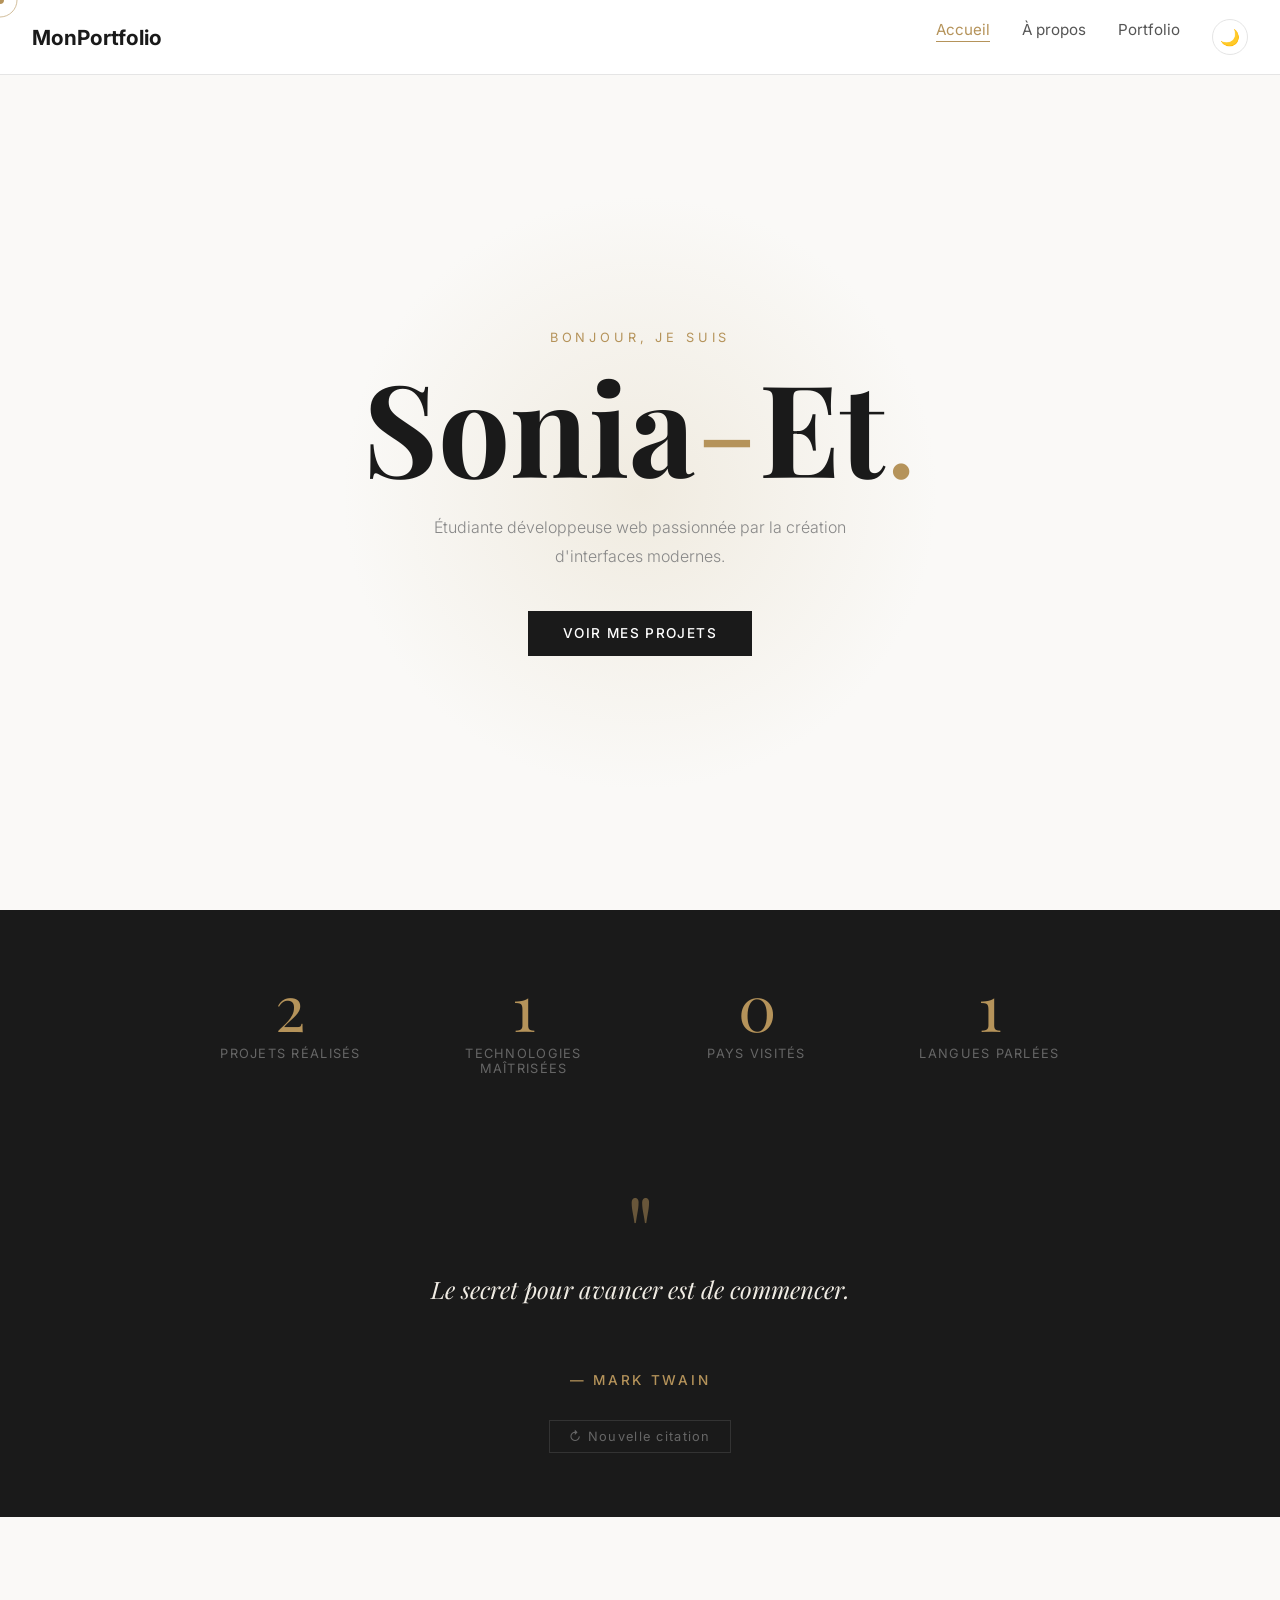
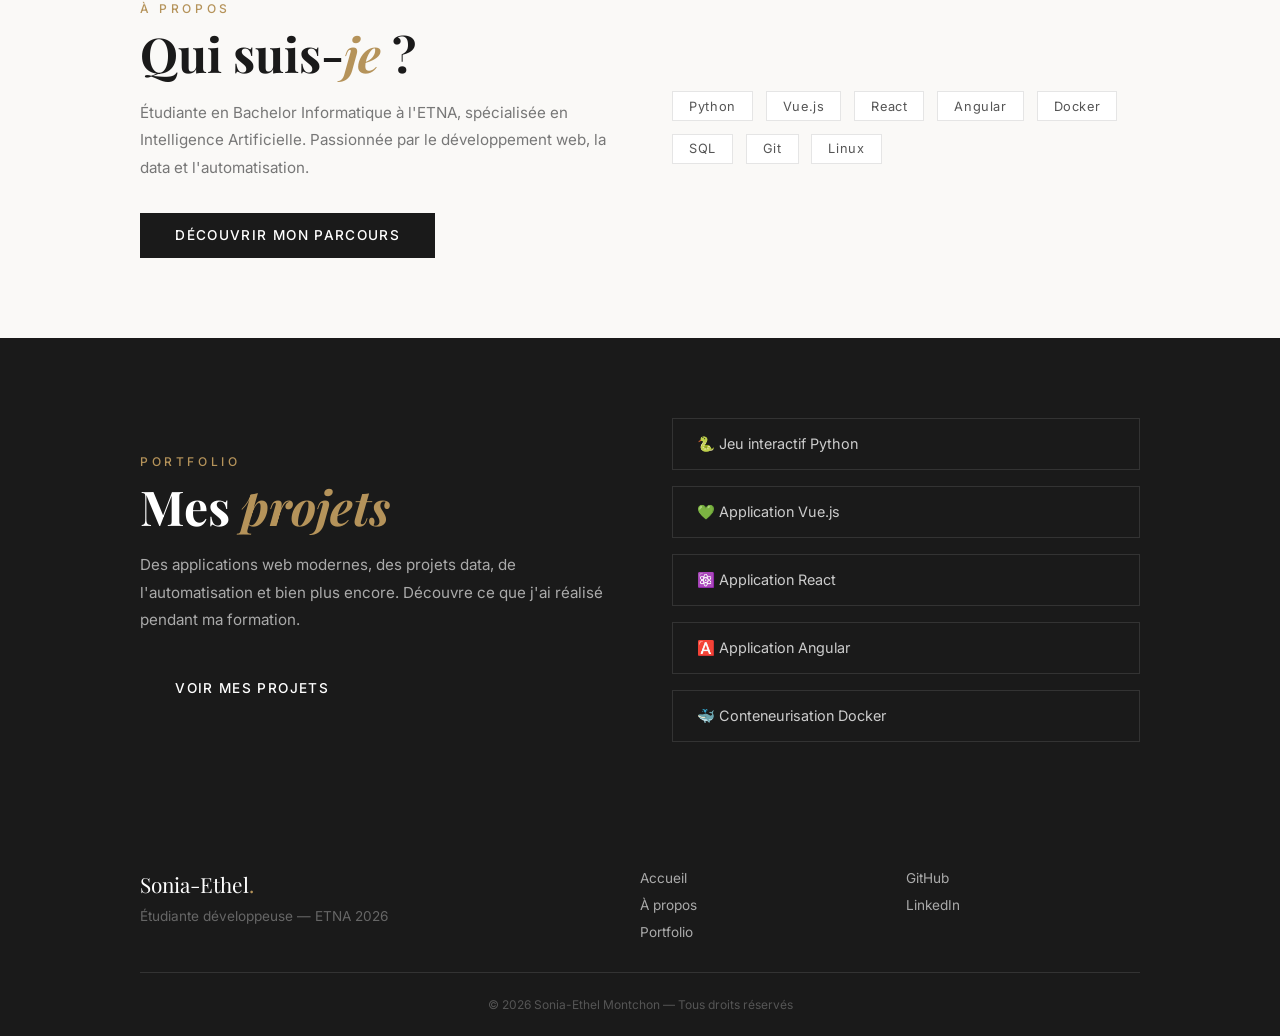
==== index.html @ e3c12d3a "modif lien linkedin" ====
<!DOCTYPE html>
<html lang="fr">
<head>
  <meta charset="UTF-8">
  <meta name="viewport" content="width=device-width, initial-scale=1.0">
  <title>Mon Portfolio</title>
  <link rel="stylesheet" href="css/style.css">
  <link rel="preconnect" href="https://fonts.googleapis.com">
  <link href="https://fonts.googleapis.com/css2?family=Playfair+Display:ital,wght@0,700;1,400&family=Inter:wght@300;400;500&display=swap" rel="stylesheet">
</head>
<body>
  <!-- CURSEUR PERSONNALISÉ -->
<div class="cursor-dot" id="cursorDot"></div>
<div class="cursor-outline" id="cursorOutline"></div>
    <header>
  <nav>
    <div class="nav-logo">
      <a href="index.html">MonPortfolio</a>
    </div>
    <ul class="nav-links">
      <li><a href="index.html" class="active">Accueil</a></li>
      <li><a href="about.html">À propos</a></li>
      <li><a href="portfolio.html">Portfolio</a></li>
      <button id="theme-toggle" class="theme-btn">🌙</button>
    </ul>
    <button class="burger-btn" id="burgerBtn">
      <span></span>
      <span></span>
      <span></span>
    </button>
  </nav>
</header>
<!-- MENU MOBILE -->
<div class="mobile-menu" id="mobileMenu">
  <a href="index.html" class="active">Accueil</a>
  <a href="about.html">À propos</a>
  <a href="portfolio.html">Portfolio</a>
</div>
<main>
  <section class="hero">
    <div class="hero-content">
      <p class="hero-subtitle">Bonjour, je suis</p>
        <h1 class="hero-title"><span id="morphText">Sonia-Ethel</span><em>.</em></h1>
      <p class="hero-description">
        Étudiante développeuse web passionnée par la création d'interfaces modernes.
      </p>
      <a href="portfolio.html" class="btn">Voir mes projets</a>
    </div>
  </section>
<!-- COMPTEURS -->
<section class="counters">
  <div class="counters-grid">
    <div class="counter-item">
      <span class="counter-number" data-target="9">0</span>
      <span class="counter-label">Projets réalisés</span>
    </div>
    <div class="counter-item">
      <span class="counter-number" data-target="5">0</span>
      <span class="counter-label">Technologies maîtrisées</span>
    </div>
    <div class="counter-item">
      <span class="counter-number" data-target="3">0</span>
      <span class="counter-label">Pays visités</span>
    </div>
    <div class="counter-item">
      <span class="counter-number" data-target="4">0</span>
      <span class="counter-label">Langues parlées</span>
    </div>
  </div>
</section>

  <!-- CITATION -->
<section class="quote-section reveal">
  <div class="quote-container">
    <div class="quote-mark">"</div>
    <p class="quote-text" id="quoteText">Chargement...</p>
    <p class="quote-author" id="quoteAuthor"></p>
    <button class="quote-refresh" id="quoteRefresh">↻ Nouvelle citation</button>
  </div>
</section>

  <!-- APERÇU À PROPOS -->
<section class="preview-section reveal">
  <div class="preview-card reveal">
    <div class="preview-text">
      <span class="section-label">À propos</span>
      <h2 class="preview-title">Qui suis-<em>je</em> ?</h2>
      <p class="preview-desc">
        Étudiante en Bachelor Informatique à l'ETNA, spécialisée en Intelligence Artificielle. 
        Passionnée par le développement web, la data et l'automatisation.
      </p>
      <a href="about.html" class="btn">Découvrir mon parcours</a>
    </div>
    <div class="preview-badges">
      <span class="badge">Python</span>
      <span class="badge">Vue.js</span>
      <span class="badge">React</span>
      <span class="badge">Angular</span>
      <span class="badge">Docker</span>
      <span class="badge">SQL</span>
      <span class="badge">Git</span>
      <span class="badge">Linux</span>
    </div>
  </div>
</section>

<!-- APERÇU PORTFOLIO -->
<section class="preview-section preview-section--dark">
  <div class="preview-card">
    <div class="preview-text">
      <span class="section-label">Portfolio</span>
      <h2 class="preview-title">Mes <em>projets</em></h2>
      <p class="preview-desc">
        Des applications web modernes, des projets data, de l'automatisation et bien plus encore. 
        Découvre ce que j'ai réalisé pendant ma formation.
      </p>
      <a href="portfolio.html" class="btn">Voir mes projets</a>
    </div>
    <div class="preview-projects">
      <div class="preview-project-item">🐍 Jeu interactif Python</div>
      <div class="preview-project-item">💚 Application Vue.js</div>
      <div class="preview-project-item">⚛️ Application React</div>
      <div class="preview-project-item">🅰️ Application Angular</div>
      <div class="preview-project-item">🐳 Conteneurisation Docker</div>
    </div>
  </div>
</section>
</main>
<footer class="footer">
  <div class="footer-content">
    <div class="footer-left">
      <span class="footer-logo">Sonia-Ethel<span class="footer-dot">.</span></span>
      <p class="footer-tagline">Étudiante développeuse — ETNA 2026</p>
    </div>
    <div class="footer-links">
      <a href="index.html">Accueil</a>
      <a href="about.html">À propos</a>
      <a href="portfolio.html">Portfolio</a>
    </div>
    <div class="footer-socials">
      <a href="https://github.com/Sonia-Ethel" target="_blank">GitHub</a>
      <a href="https://www.linkedin.com/in/sonia-ethelmontchon" target="_blank">LinkedIn</a>
    </div>
  </div>
  <div class="footer-bottom">
    <p>© 2026 Sonia-Ethel Montchon — Tous droits réservés</p>
  </div>
</footer>
  <script src="js/main.js"></script>
</body>
</html>
---- css/style.css ----
html, body {
  overflow-x: hidden;
  max-width: 100%;
}

/* === RESET & BASE === */
* {
  margin: 0;
  padding: 0;
  box-sizing: border-box;
}

body {
  font-family: 'Segoe UI', sans-serif;
  color: #1a1a1a;
  background-color: #ffffff;
  font-family: 'Inter', sans-serif;
  overflow-x: hidden;

}

a {
  text-decoration: none;
  color: inherit;
}

/* === NAVBAR === */
nav {
  display: flex;
  justify-content: space-between;
  align-items: center;
  padding: 1.2rem 2rem;
  background-color: #ffffff;
  border-bottom: 1px solid #e5e5e5;
  position: sticky;
  top: 0;
  z-index: 100;
}

.nav-logo a {
  font-size: 1.3rem;
  font-weight: 700;
  color: #1a1a1a;
}

.nav-links {
  list-style: none;
  display: flex;
  gap: 2rem;
}

.nav-links a {
  font-size: 0.95rem;
  color: #555;
  transition: color 0.2s;
}

.nav-links a:hover {
  color: #1a1a1a;
}

.nav-links a.active {
  color: #b5935a;
  border-bottom: 1px solid #b5935a;
  padding-bottom: 2px;
}

/* === HERO === */
.hero {
  min-height: calc(100vh - 65px);
  display: flex;
  align-items: center;
  justify-content: center;
  text-align: center;
  padding: 2rem;
  background-color: #faf9f7;
  position: relative;
  overflow: hidden;
}

/* Cercle décoratif en arrière-plan */
.hero::before {
  content: '';
  position: absolute;
  width: 600px;
  height: 600px;
  border-radius: 50%;
  background: radial-gradient(circle, #f0ebe0 0%, transparent 70%);
  top: 50%;
  left: 50%;
  transform: translate(-50%, -50%);
  z-index: 0;
}
body.dark .hero::before {
  display: none;
}

.hero-content {
  position: relative;
  z-index: 1;
}

.hero-subtitle {
  font-size: 0.8rem;
  color: #b5935a;
  letter-spacing: 0.3em;
  text-transform: uppercase;
  margin-bottom: 1rem;
}

.hero-title {
  font-family: 'Playfair Display', serif;
  font-size: clamp(4rem, 12vw, 8rem);
  font-weight: 700;
  line-height: 1;
  margin-bottom: 0.3rem;
  color: #1a1a1a;
}

.hero-title em {
  font-style: italic;
  font-weight: 400;
  color: #b5935a;
}

.hero-description {
  font-size: 1rem;
  color: #888;
  max-width: 420px;
  margin: 1.5rem auto 2.5rem;
  line-height: 1.8;
  font-weight: 300;
}

.btn {
  display: inline-block;
  padding: 0.9rem 2.2rem;
  background-color: #1a1a1a;
  color: #fff;
  font-size: 0.85rem;
  font-weight: 500;
  letter-spacing: 0.1em;
  text-transform: uppercase;
  transition: all 0.3s;
}

.btn:hover {
  background-color: #b5935a;
  letter-spacing: 0.15em;
}

/* === SECTIONS COMMUNES === */
.section-header {
  text-align: center;
  margin-bottom: 3rem;
}

.section-label {
  font-size: 0.75rem;
  letter-spacing: 0.3em;
  text-transform: uppercase;
  color: #b5935a;
  font-weight: 500;
}

.section-title {
  font-family: 'Playfair Display', serif;
  font-size: clamp(2rem, 5vw, 3.5rem);
  margin-top: 0.5rem;
  color: #1a1a1a;
}

/* === PROJECTS === */
.projects {
  padding: 5rem 2rem;
  max-width: 1100px;
  margin: 0 auto;
}
/* === CARDS === */
.card {
  position: relative;
  border: 1px solid #e5e5e5;
  background-color: #fff;
  transition: transform 0.3s, box-shadow 0.3s;
  overflow: hidden;
}

.card:hover {
  transform: translateY(-6px);
  box-shadow: 0 20px 40px rgba(0,0,0,0.1);
}

.card-img {
  position: relative;
  height: 200px;
  overflow: hidden;
}

.card-img img {
  width: 100%;
  height: 100%;
  object-fit: cover;
  transition: transform 0.5s ease;
}

.card:hover .card-img img {
  transform: scale(1.05);
}

/* Overlay au hover */
.card-overlay {
  position: absolute;
  inset: 0;
  background: rgba(0,0,0,0.7);
  display: flex;
  align-items: center;
  justify-content: center;
  opacity: 0;
  transition: opacity 0.3s ease;
}

.card:hover .card-overlay {
  opacity: 1;
}

.btn-card-overlay {
  color: #fff;
  border: 1px solid #fff;
  padding: 0.6rem 1.4rem;
  font-size: 0.8rem;
  letter-spacing: 0.1em;
  transition: all 0.2s;
}

.btn-card-overlay:hover {
  background-color: #b5935a;
  border-color: #b5935a;
}

/* Badge technologie */
.card-badge {
  display: inline-block;
  margin: 1rem 1.5rem 0;
  padding: 0.25rem 0.8rem;
  background-color: color-mix(in srgb, var(--badge-color) 15%, transparent);
  color: var(--badge-color);
  font-size: 0.7rem;
  font-weight: 600;
  letter-spacing: 0.1em;
  text-transform: uppercase;
  border-radius: 2px;
}

.card-body {
  padding: 0.8rem 1.5rem 1.5rem;
}

.card-title {
  font-family: 'Playfair Display', serif;
  font-size: 1.2rem;
  margin-bottom: 0.5rem;
  color: #1a1a1a;
}

.card-desc {
  font-size: 0.88rem;
  color: #777;
  line-height: 1.7;
}

/* Ligne colorée en bas */
.card-line {
  height: 3px;
  width: 0%;
  background-color: var(--line-color);
  transition: width 0.4s ease;
}

.card:hover .card-line {
  width: 100%;
}

/* Dark mode */
body.dark .card {
  border-color: #333;
  background-color: #1a1a1a;
}

body.dark .card-title {
  color: #f0ece4;
}

/* === CONTACT === */
.contact {
  padding: 5rem 2rem;
  max-width: 600px;
  margin: 0 auto;
}

.section-desc {
  color: #888;
  font-size: 1rem;
  margin-top: 0.5rem;
}

.contact-form {
  display: flex;
  flex-direction: column;
  gap: 1.5rem;
  margin-top: 3rem;
}

.form-group {
  display: flex;
  flex-direction: column;
  gap: 0.4rem;
}

.form-group label {
  font-size: 0.85rem;
  font-weight: 500;
  letter-spacing: 0.05em;
  color: #1a1a1a;
}

.form-group input,
.form-group textarea {
  border: 1px solid #e5e5e5;
  padding: 0.8rem 1rem;
  font-family: 'Inter', sans-serif;
  font-size: 0.95rem;
  color: #1a1a1a;
  background-color: #fff;
  outline: none;
  transition: border-color 0.2s;
}

.form-group input:focus,
.form-group textarea:focus {
  border-color: #b5935a;
}

.form-group input.invalid,
.form-group textarea.invalid {
  border-color: #e05c5c;
}

.error-msg {
  font-size: 0.78rem;
  color: #e05c5c;
  display: none;
}

.error-msg.visible {
  display: block;
}

.success-msg {
  display: none;
  text-align: center;
  padding: 1rem;
  background-color: #f0faf0;
  border: 1px solid #b5d8b5;
  color: #3a7a3a;
  font-size: 0.95rem;
}

.success-msg.visible {
  display: block;
}

/* === ABOUT HERO === */
.about-hero {
  display: flex;
  align-items: center;
  gap: 4rem;
  padding: 6rem 2rem;
  max-width: 1000px;
  margin: 0 auto;
}

.about-img img {
  width: 260px;
  height: 260px;
  object-fit: cover;
  border-radius: 50%;
  border: 4px solid #f5f0e8;
  box-shadow: 0 8px 30px rgba(0,0,0,0.1);
  flex-shrink: 0;
}

.about-text {
  display: flex;
  flex-direction: column;
  gap: 0.8rem;
}

.about-title {
  font-family: 'Playfair Display', serif;
  font-size: clamp(2rem, 5vw, 3.5rem);
  line-height: 1.1;
  color: #1a1a1a;
}

.about-title em {
  font-style: italic;
  color: #b5935a;
}

.about-role {
  font-size: 0.9rem;
  color: #b5935a;
  letter-spacing: 0.1em;
  text-transform: uppercase;
  font-weight: 500;
}

.about-bio {
  font-size: 1rem;
  color: #666;
  line-height: 1.8;
  max-width: 520px;
}

/* Responsive */
/* Responsive */
@media (max-width: 768px) {
  .about-hero {
    flex-direction: column;
    text-align: center;
    gap: 2rem;
    padding: 4rem 1.5rem;
  }

  section {
    overflow-x: hidden;
  }

  .timeline::before {
    display: none;
  }

  .about-bio {
    margin: 0 auto;
  }

  .about-text div {
    display: flex;
    gap: 1rem;
    justify-content: center;
    flex-wrap: wrap;
    margin-top: 0.5rem;
  }
}

/* === SKILLS === */
.skills {
  padding: 5rem 2rem;
  background-color: #faf9f7;
}

.skills-grid {
  display: grid;
  grid-template-columns: repeat(auto-fill, minmax(400px, 1fr));
  gap: 3rem;
  max-width: 1000px;
  margin: 0 auto;
}

.skills-group-title {
  font-family: 'Playfair Display', serif;
  font-size: 1.3rem;
  margin-bottom: 1.5rem;
  color: #1a1a1a;
}

.skill-item {
  margin-bottom: 1.2rem;
}

.skill-info {
  display: flex;
  justify-content: space-between;
  font-size: 0.85rem;
  font-weight: 500;
  margin-bottom: 0.4rem;
  color: #1a1a1a;
}

.progress-bar {
  height: 6px;
  background-color: #e5e5e5;
  border-radius: 3px;
  overflow: hidden;
}

.progress-fill {
  height: 100%;
  width: 0%;
  background-color: #b5935a;
  border-radius: 3px;
  transition: width 1s ease;
}

@media (max-width: 768px) {
  .skills-grid {
    grid-template-columns: 1fr;
  }
}
/* === TIMELINE === */
.timeline-section {
  padding: 5rem 2rem;
  max-width: 1000px;
  margin: 0 auto;
}

.timelines-wrapper {
  display: grid;
  grid-template-columns: 1fr 1fr;
  gap: 4rem;
  margin-top: 3rem;
}

.timeline-col-title {
  font-family: 'Playfair Display', serif;
  font-size: 1.2rem;
  color: #1a1a1a;
  margin-bottom: 2rem;
  padding-bottom: 0.8rem;
  border-bottom: 1px solid #e5e5e5;
}

.timeline {
  position: relative;
}

.timeline::before {
  content: '';
  position: absolute;
  left: 0;
  top: 0;
  bottom: 0;
  width: 1px;
  background-color: #e5e5e5;
}

.timeline-item {
  position: relative;
  padding-left: 1.8rem;
  margin-bottom: 2.5rem;
}

.timeline-item::before {
  content: '';
  position: absolute;
  left: -5px;
  top: 5px;
  width: 11px;
  height: 11px;
  border-radius: 50%;
  background-color: #fff;
  border: 2px solid #b5935a;
}

.timeline-date {
  font-size: 0.75rem;
  color: #b5935a;
  font-weight: 500;
  letter-spacing: 0.05em;
  margin-bottom: 0.4rem;
}

.timeline-content h4 {
  font-family: 'Playfair Display', serif;
  font-size: 1rem;
  color: #1a1a1a;
  margin-bottom: 0.3rem;
}

.timeline-content p {
  font-size: 0.85rem;
  color: #888;
  line-height: 1.7;
}

@media (max-width: 768px) {
  .timelines-wrapper {
    grid-template-columns: 1fr;
    gap: 3rem;
  }
}

/* === PREVIEW SECTIONS === */
.preview-section {
  padding: 5rem 2rem;
  background-color: #faf9f7;
}

.preview-section--dark {
  background-color: #1a1a1a;
}

.preview-section--dark .section-label {
  color: #b5935a;
}

.preview-section--dark .preview-title {
  color: #fff;
}

.preview-section--dark .preview-desc {
  color: #aaa;
}

.preview-card {
  max-width: 1000px;
  margin: 0 auto;
  display: grid;
  grid-template-columns: 1fr 1fr;
  gap: 4rem;
  align-items: center;
}

.preview-title {
  font-family: 'Playfair Display', serif;
  font-size: clamp(2rem, 4vw, 3rem);
  margin: 0.5rem 0 1rem;
  color: #1a1a1a;
  line-height: 1.2;
}

.preview-title em {
  font-style: italic;
  color: #b5935a;
}

.preview-desc {
  font-size: 0.95rem;
  color: #777;
  line-height: 1.8;
  margin-bottom: 2rem;
}

/* Badges */
.preview-badges {
  display: flex;
  flex-wrap: wrap;
  gap: 0.8rem;
}

.badge {
  padding: 0.4rem 1rem;
  border: 1px solid #e5e5e5;
  font-size: 0.8rem;
  color: #555;
  background-color: #fff;
  letter-spacing: 0.05em;
}

/* Preview projects list */
.preview-projects {
  display: flex;
  flex-direction: column;
  gap: 1rem;
}

.preview-project-item {
  padding: 1rem 1.5rem;
  border: 1px solid #333;
  color: #ccc;
  font-size: 0.9rem;
  transition: all 0.2s;
  cursor: default;
}

.preview-project-item:hover {
  border-color: #b5935a;
  color: #fff;
}

@media (max-width: 768px) {
  .preview-card {
    grid-template-columns: 1fr;
    gap: 2rem;
  }
}

/* === FOOTER === */
.footer {
  background-color: #1a1a1a;
  color: #aaa;
  padding: 3rem 2rem 1.5rem;
}

.footer-content {
  max-width: 1000px;
  margin: 0 auto;
  display: grid;
  grid-template-columns: 2fr 1fr 1fr;
  gap: 2rem;
  padding-bottom: 2rem;
  border-bottom: 1px solid #333;
}

.footer-logo {
  font-family: 'Playfair Display', serif;
  font-size: 1.3rem;
  color: #fff;
  display: block;
  margin-bottom: 0.5rem;
}

.footer-dot {
  color: #b5935a;
}

.footer-tagline {
  font-size: 0.85rem;
  color: #666;
  line-height: 1.6;
}

.footer-links,
.footer-socials {
  display: flex;
  flex-direction: column;
  gap: 0.7rem;
}

.footer-links a,
.footer-socials a {
  font-size: 0.85rem;
  color: #aaa;
  transition: color 0.2s;
}

.footer-links a:hover,
.footer-socials a:hover {
  color: #b5935a;
}

.footer-bottom {
  max-width: 1000px;
  margin: 1.5rem auto 0;
  text-align: center;
  font-size: 0.75rem;
  color: #555;
}

@media (max-width: 768px) {
  .footer-content {
    grid-template-columns: 1fr;
    gap: 1.5rem;
  }
}

/* === INTERESTS === */
.interests {
  padding: 5rem 2rem;
  background-color: #faf9f7;
}

.interests-grid {
  display: grid;
  grid-template-columns: repeat(auto-fill, minmax(260px, 1fr));
  gap: 1.5rem;
  max-width: 1000px;
  margin: 3rem auto 0;
}

.interest-card {
  padding: 2rem 1.5rem;
  border: 1px solid #e5e5e5;
  background-color: #fff;
  transition: transform 0.3s, box-shadow 0.3s;
}

.interest-card:hover {
  transform: translateY(-4px);
  box-shadow: 0 12px 30px rgba(0,0,0,0.06);
  border-color: #b5935a;
}

.interest-icon {
  font-size: 2rem;
  margin-bottom: 1rem;
}

.interest-card h3 {
  font-family: 'Playfair Display', serif;
  font-size: 1rem;
  color: #1a1a1a;
  margin-bottom: 0.5rem;
}

.interest-card p {
  font-size: 0.85rem;
  color: #888;
  line-height: 1.7;
}

/* === RESPONSIVE === */
@media (max-width: 768px) {

  /* Navbar */
  .nav-links {
    gap: 1rem;
  }

  /* Hero */
  .hero-title {
    font-size: 3.5rem;
  }

  /* Cards portfolio */
  .cards-grid {
    grid-template-columns: 1fr;
  }

  /* Carousel */
  .carousel-slide {
    padding: 2rem 1rem;
  }

  /* Contact form */
  .contact {
    padding: 3rem 1.5rem;
  }

  /* Preview sections */
  .preview-card {
    grid-template-columns: 1fr;
    gap: 2rem;
  }

  /* About hero */
  .about-hero {
    flex-direction: column;
    text-align: center;
    padding: 4rem 1.5rem;
  }

  .about-img img {
    width: 200px;
    height: 200px;
  }

  /* Skills */
  .skills-grid {
    grid-template-columns: 1fr;
  }

  /* Timeline */
  .timelines-wrapper {
    grid-template-columns: 1fr;
  }

  /* Interests */
  .interests-grid {
    grid-template-columns: 1fr;
  }

  /* Footer */
  .footer-content {
    grid-template-columns: 1fr;
  }
}

@media (max-width: 480px) {

  /* Navbar — cacher les liens sur très petit écran */
  .nav-links {
    display: none;
  }

  .hero-title {
    font-size: 2.8rem;
  }

  .section-title {
    font-size: 1.8rem;
  }

  .btn {
    width: 100%;
    text-align: center;
  }
}

/* === THEME TOGGLE === */
.theme-btn {
  background: none;
  border: 1px solid #e5e5e5;
  width: 36px;
  height: 36px;
  border-radius: 50%;
  cursor: pointer;
  font-size: 1rem;
  transition: all 0.2s;
  display: flex;
  align-items: center;
  justify-content: center;
}

.theme-btn:hover {
  border-color: #b5935a;
}

/* === DARK MODE === */
body.dark {
  background-color: #1a1a1a;
  color: #f0ece4;
}

body.dark nav {
  background-color: #1a1a1a;
  border-bottom-color: #333;
}

body.dark .nav-logo a,
body.dark .nav-links a {
  color: #f0ece4;
}

body.dark .nav-links a:hover {
  color: #fff;
}

body.dark .nav-links a.active {
  color: #b5935a;
  border-bottom-color: #b5935a;
}

body.dark .hero {
  background-color: #111;
}

body.dark .hero-title {
  color: #f0ece4;
}

body.dark .preview-section {
  background-color: #111;
}

body.dark .preview-section--dark {
  background-color: #0a0a0a;
}

body.dark .preview-title {
  color: #f0ece4;
}

body.dark .badge {
  background-color: #2a2a2a;
  border-color: #333;
  color: #aaa;
}

body.dark .about-hero {
  background-color: #1a1a1a;
}

body.dark .about-title {
  color: #f0ece4;
}

body.dark .about-bio,
body.dark .about-role {
  color: #aaa;
}

body.dark .skills {
  background-color: #111;
}

body.dark .skills-group-title {
  color: #f0ece4;
}

body.dark .skill-info {
  color: #f0ece4;
}

body.dark .progress-bar {
  background-color: #333;
}

body.dark .timeline-section {
  background-color: #1a1a1a;
}

body.dark .timeline-col-title {
  color: #f0ece4;
  border-bottom-color: #333;
}

body.dark .timeline::before {
  background-color: #333;
}

body.dark .timeline-content h4 {
  color: #f0ece4;
}

body.dark .interests {
  background-color: #111;
}

body.dark .interest-card {
  background-color: #1a1a1a;
  border-color: #333;
}

body.dark .interest-card h3 {
  color: #f0ece4;
}

body.dark .card {
  border-color: #333;
  background-color: #1a1a1a;
}

body.dark .card-img {
  background-color: #2a2a2a;
}

body.dark .card-title {
  color: #f0ece4;
}

body.dark .btn-card {
  border-color: #f0ece4;
  color: #f0ece4;
}

body.dark .btn-card:hover {
  background-color: #f0ece4;
  color: #1a1a1a;
}

body.dark .carousel-section {
  background-color: #111;
}

body.dark .carousel-slide h3 {
  color: #f0ece4;
}

body.dark .carousel-btn {
  border-color: #f0ece4;
  color: #f0ece4;
}

body.dark .form-group label {
  color: #f0ece4;
}

body.dark .form-group input,
body.dark .form-group textarea {
  background-color: #2a2a2a;
  border-color: #333;
  color: #f0ece4;
}

body.dark .section-title {
  color: #f0ece4;
}

body.dark .footer {
  background-color: #0a0a0a;
}

/* === QUOTE === */
.quote-section {
  padding: 4rem 2rem;
  background-color: #1a1a1a;
}

.quote-container {
  max-width: 700px;
  margin: 0 auto;
  text-align: center;
  position: relative;
}

.quote-mark {
  font-family: 'Playfair Display', serif;
  font-size: 6rem;
  color: #b5935a;
  line-height: 0.5;
  margin-bottom: 1rem;
  opacity: 0.5;
}

.quote-text {
  font-family: 'Playfair Display', serif;
  font-size: clamp(1.1rem, 2.5vw, 1.5rem);
  color: #f0ece4;
  line-height: 1.8;
  font-style: italic;
  margin-bottom: 1.5rem;
  min-height: 80px;
  transition: opacity 0.4s ease;
}

.quote-author {
  font-size: 0.85rem;
  color: #b5935a;
  letter-spacing: 0.2em;
  text-transform: uppercase;
  font-weight: 500;
  margin-bottom: 2rem;
}

.quote-refresh {
  background: none;
  border: 1px solid #333;
  color: #666;
  padding: 0.5rem 1.2rem;
  font-size: 0.8rem;
  font-family: 'Inter', sans-serif;
  cursor: pointer;
  letter-spacing: 0.1em;
  transition: all 0.2s;
}

.quote-refresh:hover {
  border-color: #b5935a;
  color: #b5935a;
}

/* === ANIMATIONS AU SCROLL === */
.reveal {
  opacity: 0;
  transform: translateY(30px);
  transition: opacity 0.7s ease, transform 0.7s ease;
}

.reveal.visible {
  opacity: 1;
  transform: translateY(0);
}

.reveal-left {
  opacity: 0;
  transform: translateX(-40px);
  transition: opacity 0.7s ease, transform 0.7s ease;
}

.reveal-left.visible {
  opacity: 1;
  transform: translateX(0);
}

.reveal-right {
  opacity: 0;
  transform: translateX(40px);
  transition: opacity 0.7s ease, transform 0.7s ease;
}

.reveal-right.visible {
  opacity: 1;
  transform: translateX(0);
}

/* Délais pour les éléments en cascade */
.reveal-delay-1 { transition-delay: 0.1s; }
.reveal-delay-2 { transition-delay: 0.2s; }
.reveal-delay-3 { transition-delay: 0.3s; }
.reveal-delay-4 { transition-delay: 0.4s; }

/* === CAROUSEL === */
.carousel-section {
  padding: 5rem 2rem;
  background-color: #faf9f7;
}

.carousel {
  max-width: 700px;
  margin: 0 auto;
  overflow: hidden;
}

.carousel-track {
  display: flex;
  transition: transform 0.4s ease;
}

.carousel-slide {
  min-width: 100%;
  text-align: center;
  padding: 3rem 2rem;
}

.slide-emoji {
  font-size: 4rem;
  margin-bottom: 1.2rem;
}

.carousel-slide h3 {
  font-family: 'Playfair Display', serif;
  font-size: 1.8rem;
  margin-bottom: 0.7rem;
  color: #1a1a1a;
}

.carousel-slide p {
  color: #888;
  font-size: 1rem;
}

.carousel-controls {
  display: flex;
  justify-content: center;
  align-items: center;
  gap: 1.5rem;
  margin-top: 2rem;
}

.carousel-btn {
  background: none;
  border: 1px solid #1a1a1a;
  width: 40px;
  height: 40px;
  font-size: 1rem;
  cursor: pointer;
  transition: all 0.2s;
}

.carousel-btn:hover {
  background-color: #1a1a1a;
  color: #fff;
}

.carousel-dots {
  display: flex;
  gap: 0.5rem;
}

.dot {
  width: 8px;
  height: 8px;
  border-radius: 50%;
  background-color: #ddd;
  cursor: pointer;
  transition: background-color 0.2s;
}

.dot.active {
  background-color: #b5935a;
}

/* Dark mode carrousel */
body.dark .carousel-section {
  background-color: #111;
}

body.dark .carousel-slide h3 {
  color: #f0ece4;
}

body.dark .carousel-btn {
  border-color: #f0ece4;
  color: #f0ece4;
}

/* === MENU BURGER === */
.burger-btn {
  display: none;
  flex-direction: column;
  gap: 5px;
  background: none;
  border: none;
  cursor: pointer;
  padding: 4px;
}

.burger-btn span {
  display: block;
  width: 24px;
  height: 2px;
  background-color: #1a1a1a;
  transition: all 0.3s ease;
}

body.dark .burger-btn span {
  background-color: #f0ece4;
}

/* Croix quand ouvert */
.burger-btn.open span:nth-child(1) {
  transform: translateY(7px) rotate(45deg);
}

.burger-btn.open span:nth-child(2) {
  opacity: 0;
}

.burger-btn.open span:nth-child(3) {
  transform: translateY(-7px) rotate(-45deg);
}

/* Menu mobile */
.mobile-menu {
  display: none;
  flex-direction: column;
  align-items: center;
  gap: 1.5rem;
  padding: 2rem;
  background-color: #fff;
  border-top: 1px solid #e5e5e5;
  position: fixed;
  top: 65px;
  left: 0;
  right: 0;
  z-index: 99;
  box-shadow: 0 8px 20px rgba(0,0,0,0.08);
}

body.dark .mobile-menu {
  background-color: #1a1a1a;
  border-top-color: #333;
}

.mobile-menu.open {
  display: flex;
}

.mobile-menu a {
  font-size: 1.1rem;
  font-weight: 500;
  color: #1a1a1a;
  transition: color 0.2s;
}

body.dark .mobile-menu a {
  color: #f0ece4;
}

.mobile-menu a:hover,
.mobile-menu a.active {
  color: #b5935a;
}

@media (max-width: 480px) {
  .burger-btn {
    display: flex;
  }

  .nav-links {
    display: none;
  }
}

.hero-title em {
  color: #b5935a;
  font-style: normal;
}

/* === COMPTEURS === */
.counters {
  padding: 4rem 2rem;
  background-color: #1a1a1a;
}

.counters-grid {
  display: grid;
  grid-template-columns: repeat(4, 1fr);
  gap: 2rem;
  max-width: 900px;
  margin: 0 auto;
  text-align: center;
}

.counter-item {
  display: flex;
  flex-direction: column;
  gap: 0.5rem;
}

.counter-number {
  font-family: 'Playfair Display', serif;
  font-size: clamp(2.5rem, 5vw, 4rem);
  color: #b5935a;
  line-height: 1;
}

.counter-label {
  font-size: 0.8rem;
  color: #666;
  letter-spacing: 0.1em;
  text-transform: uppercase;
}

@media (max-width: 600px) {
  .counters-grid {
    grid-template-columns: repeat(2, 1fr);
    gap: 2rem;
  }
}

/* === CURSEUR PERSONNALISÉ === */
* {
  cursor: none;
}

.cursor-dot {
  width: 8px;
  height: 8px;
  background-color: #b5935a;
  border-radius: 50%;
  position: fixed;
  top: 0;
  left: 0;
  pointer-events: none;
  z-index: 9999;
  transform: translate(-50%, -50%);
  transition: transform 0.1s ease;
}

.cursor-outline {
  width: 35px;
  height: 35px;
  border: 1.5px solid #b5935a;
  border-radius: 50%;
  position: fixed;
  top: 0;
  left: 0;
  pointer-events: none;
  z-index: 9998;
  transform: translate(-50%, -50%);
  transition: all 0.12s ease;
  opacity: 0.6;
}

/* Effet hover sur les liens et boutons */
a:hover ~ .cursor-outline,
button:hover ~ .cursor-outline {
  transform: translate(-50%, -50%) scale(1.5);
  background-color: rgba(181, 147, 90, 0.1);
}

.cursor-grow {
  transform: translate(-50%, -50%) scale(2) !important;
  background-color: rgba(181, 147, 90, 0.1) !important;
}

/* === PROJECTS CAROUSEL === */
.projects-carousel {
  padding: 5rem 2rem;
  max-width: 700px;
  margin: 0 auto;
}

.projects-carousel .carousel-slide {
  padding: 1rem;
}

.projects-carousel .card {
  max-width: 500px;
  margin: 0 auto;
}
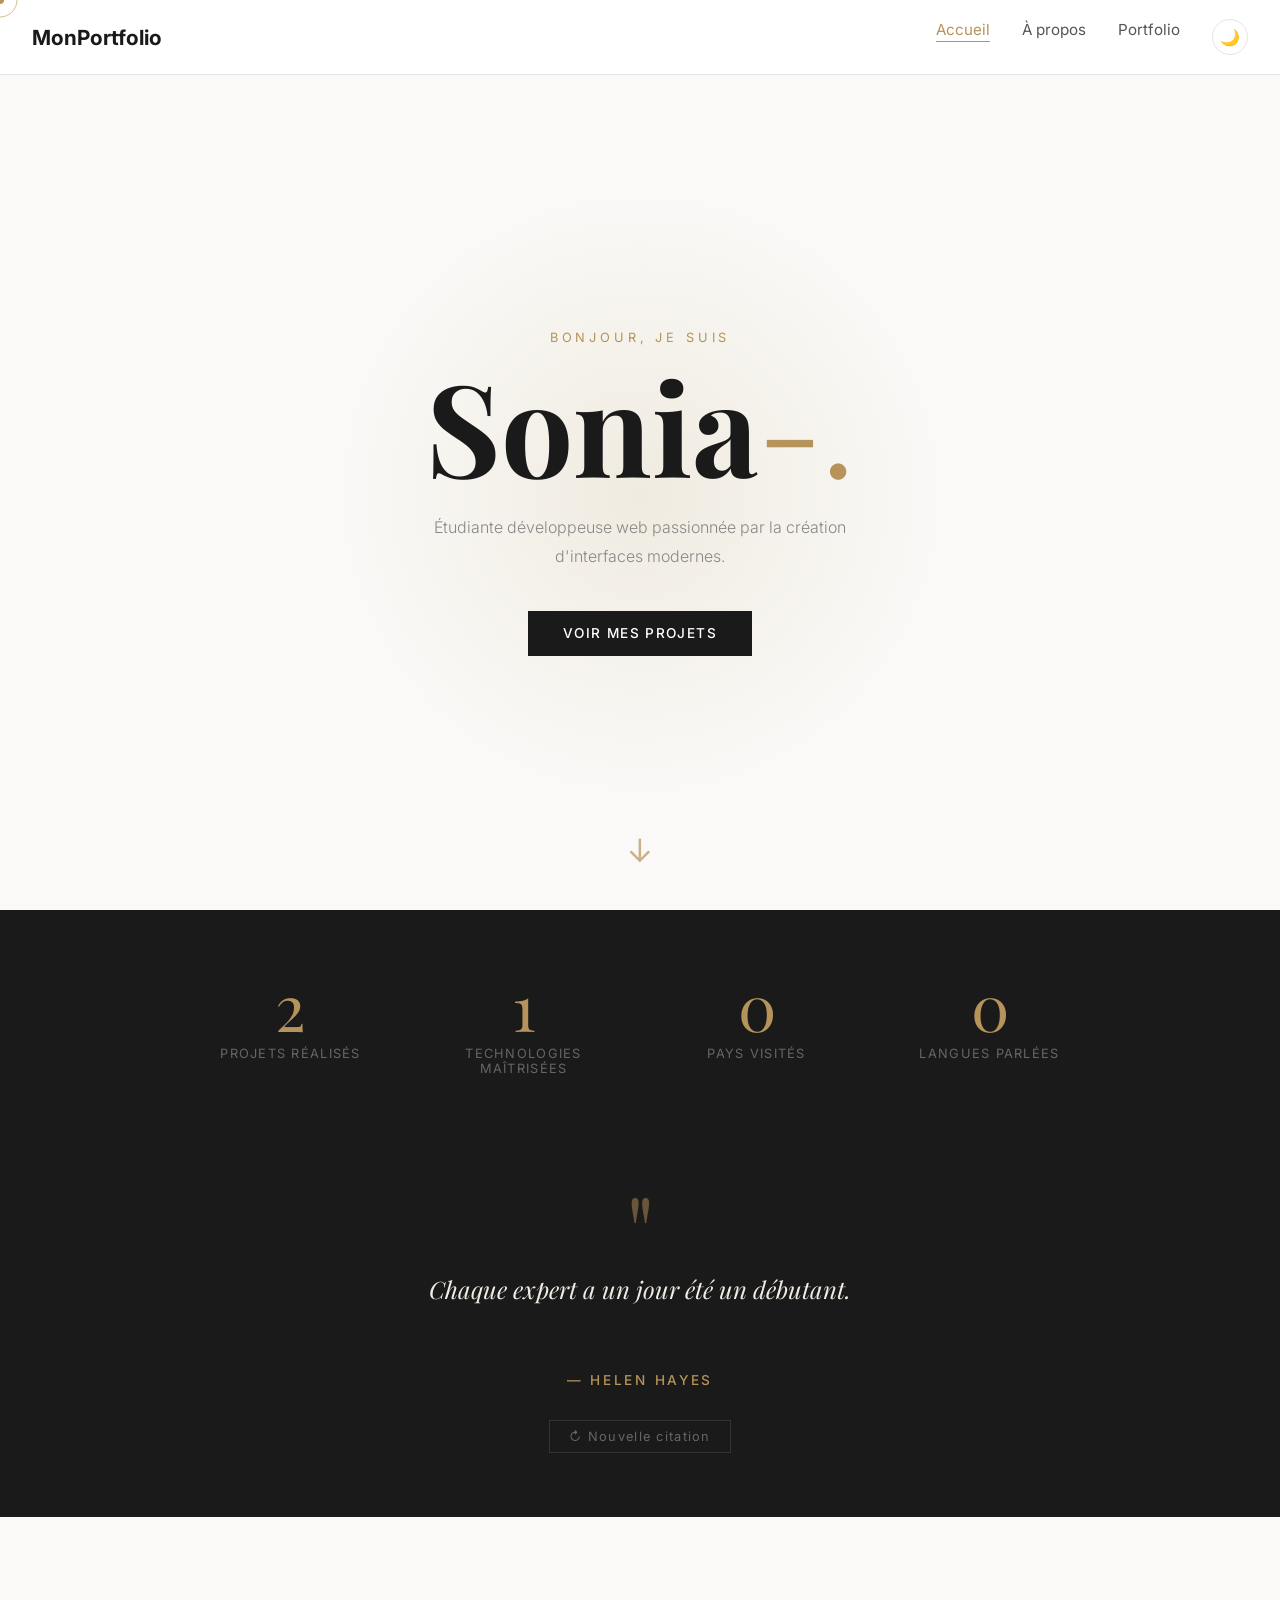
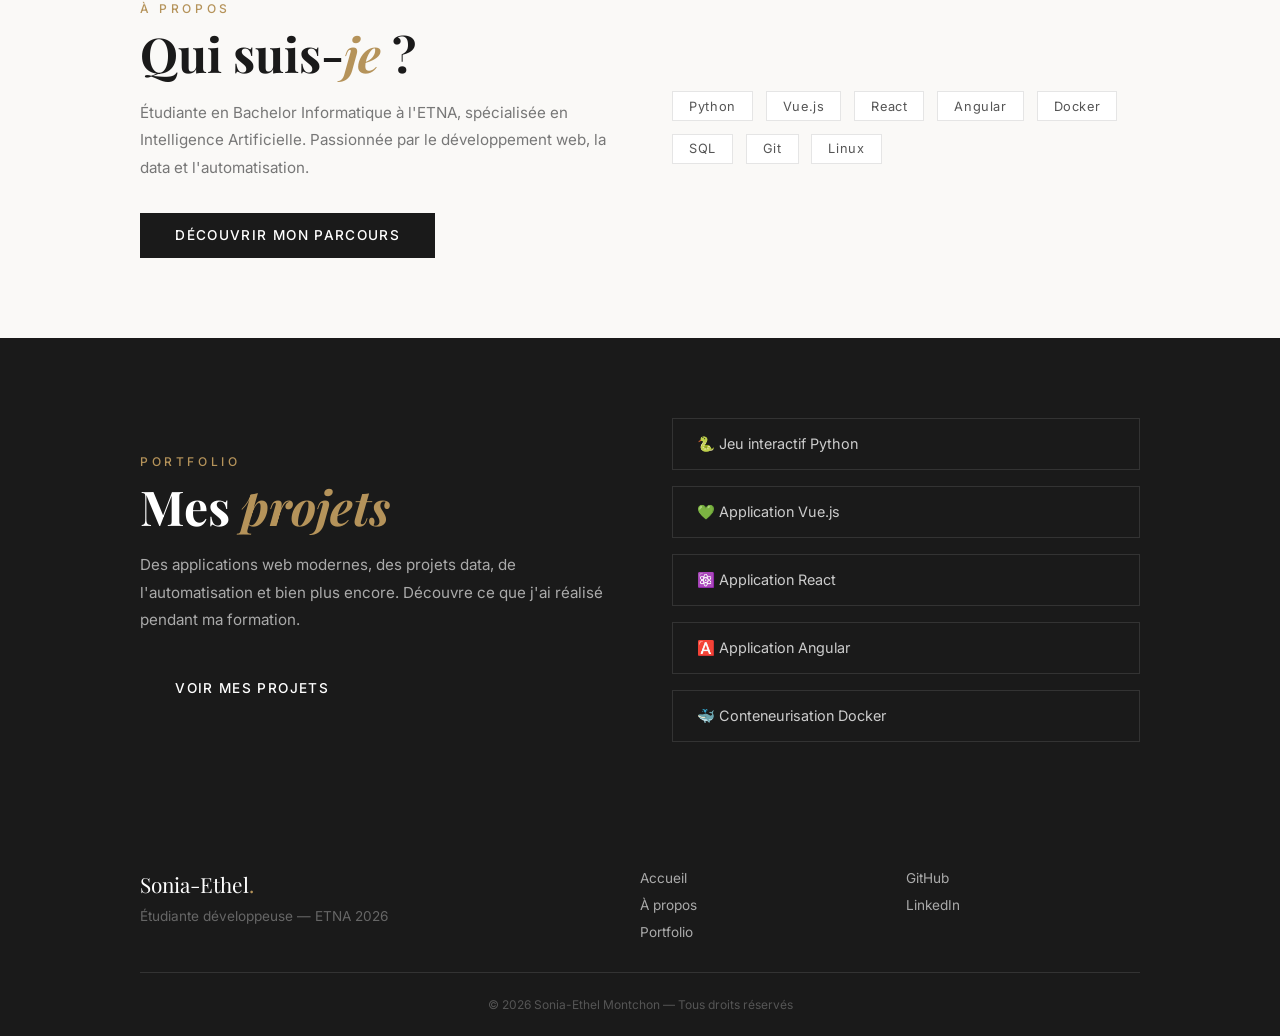
==== commit 98510e6f: "modif fleche page accueil" ====
--- a/index.html
+++ b/index.html
@@ -47,6 +47,9 @@
       <a href="portfolio.html" class="btn">Voir mes projets</a>
     </div>
   </section>
+  <div class="scroll-indicator">
+  <span class="scroll-arrow">↓</span>
+</div>
 <!-- COMPTEURS -->
 <section class="counters">
   <div class="counters-grid">
--- a/css/style.css
+++ b/css/style.css
@@ -67,6 +67,7 @@
 
 /* === HERO === */
 .hero {
+  position: relative;
   min-height: calc(100vh - 65px);
   display: flex;
   align-items: center;
@@ -1460,4 +1461,27 @@
 .projects-carousel .card {
   max-width: 500px;
   margin: 0 auto;
+}
+
+.scroll-indicator {
+  position: absolute;
+  bottom: 30px;
+  left: 50%;
+  transform: translateX(-50%);
+  animation: bounce 2s infinite;
+}
+
+.scroll-arrow {
+  font-size: 2rem;
+  color: #b5935a;
+  opacity: 0.7;
+}
+
+@keyframes bounce {
+  0%, 100% {
+    transform: translateY(0);
+  }
+  50% {
+    transform: translateY(10px);
+  }
 }
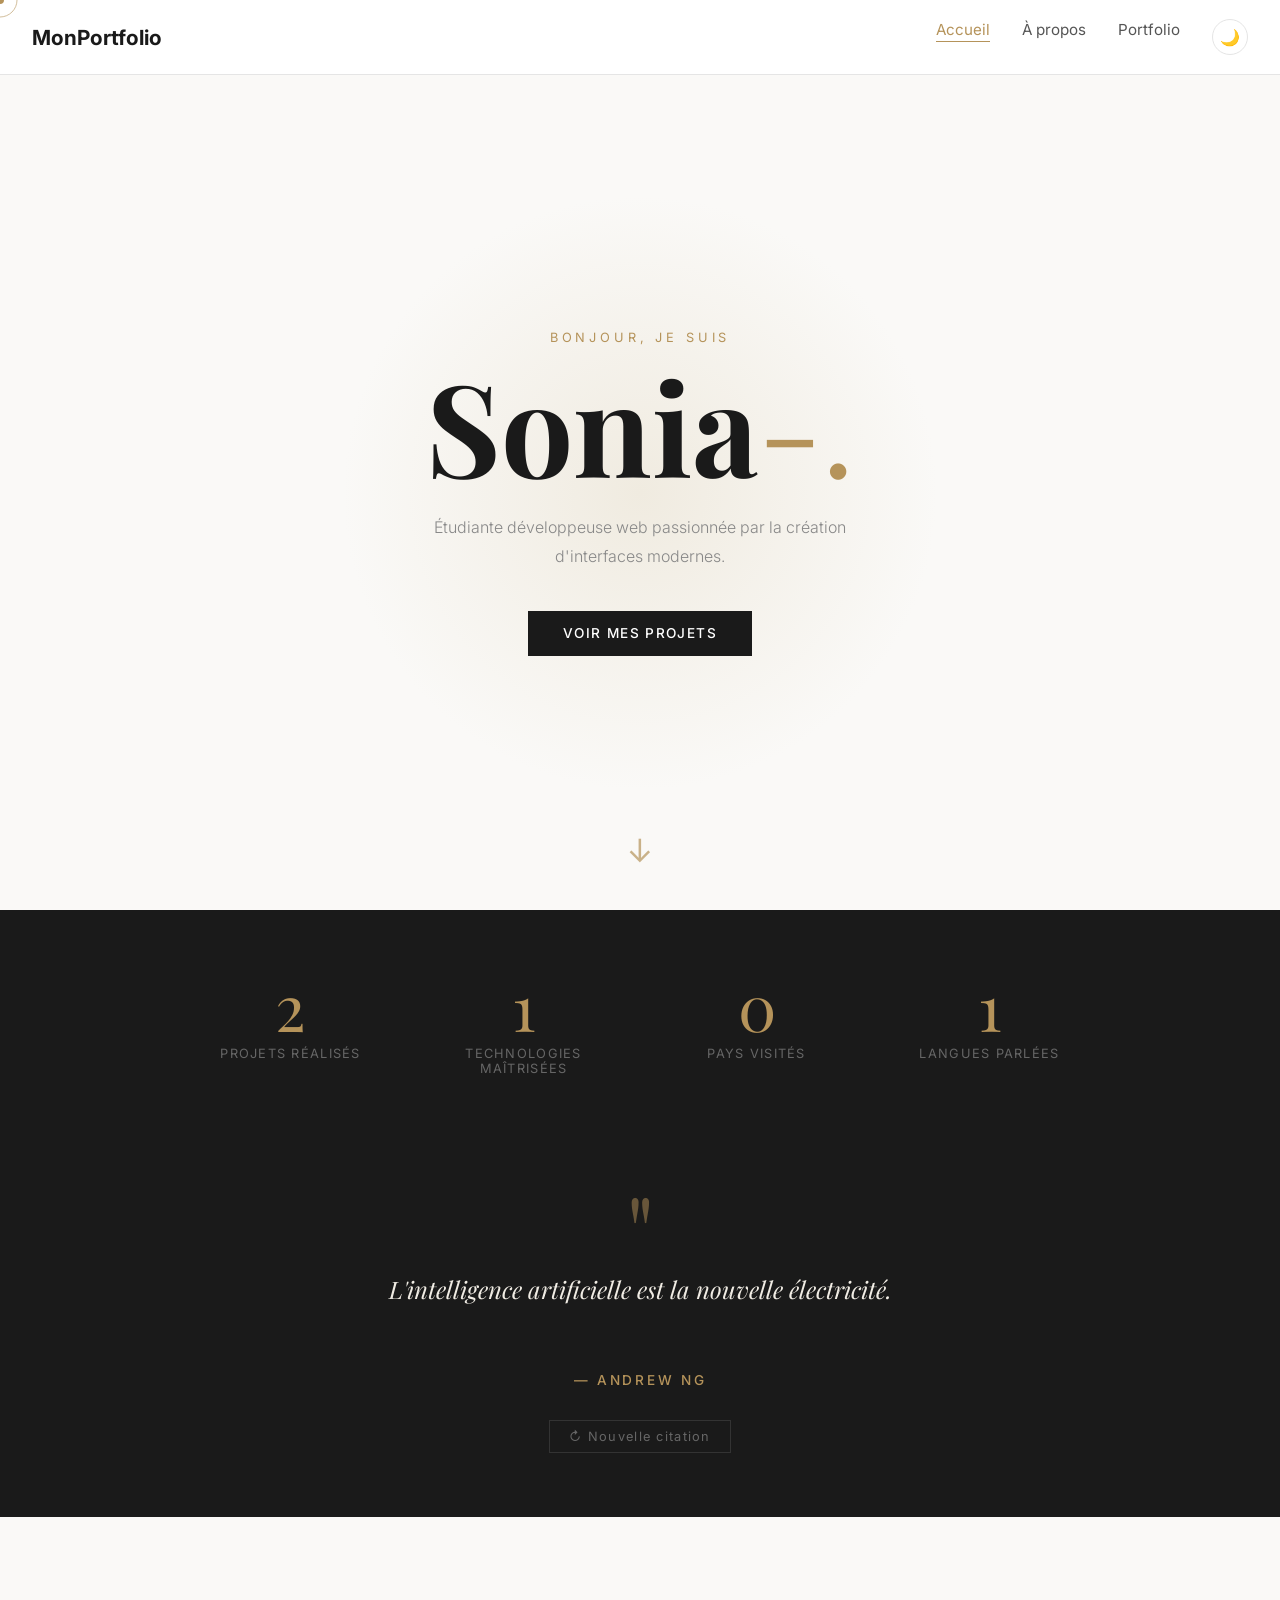
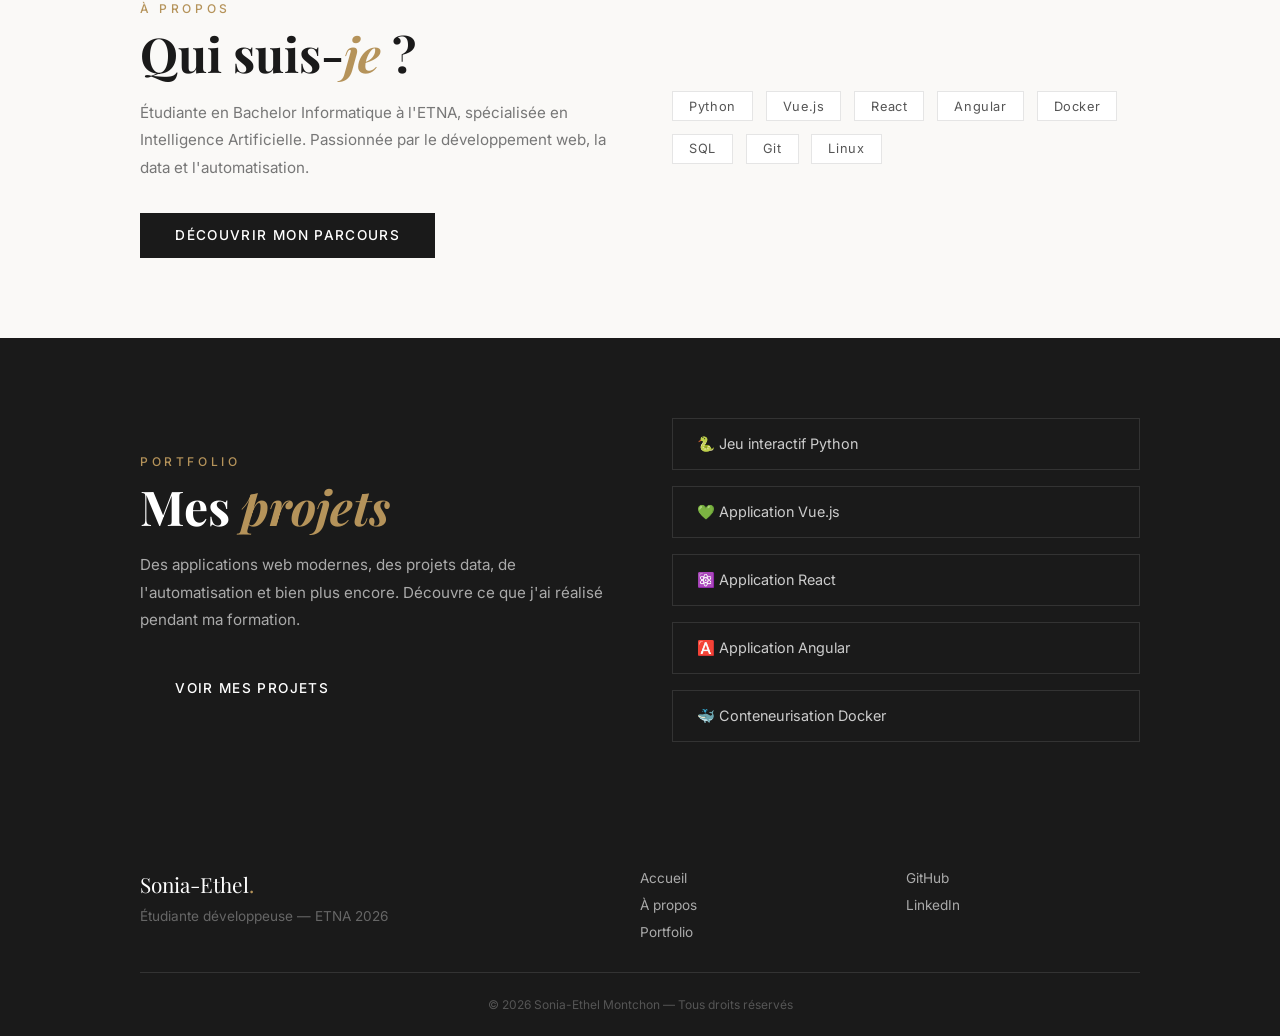
==== commit d29e94c7: "scroll and flavison" ====
--- a/index.html
+++ b/index.html
@@ -4,6 +4,7 @@
   <meta charset="UTF-8">
   <meta name="viewport" content="width=device-width, initial-scale=1.0">
   <title>Mon Portfolio</title>
+  <link rel="icon" type="image/png" href="assets/favicon.png">
   <link rel="stylesheet" href="css/style.css">
   <link rel="preconnect" href="https://fonts.googleapis.com">
   <link href="https://fonts.googleapis.com/css2?family=Playfair+Display:ital,wght@0,700;1,400&family=Inter:wght@300;400;500&display=swap" rel="stylesheet">
@@ -150,5 +151,6 @@
   </div>
 </footer>
   <script src="js/main.js"></script>
+  <button class="scroll-top" id="scrollTop" title="Retour en haut">↑</button>
 </body>
 </html>
--- a/css/style.css
+++ b/css/style.css
@@ -1484,4 +1484,41 @@
   50% {
     transform: translateY(10px);
   }
+}
+
+/* === SCROLL TO TOP === */
+.scroll-top {
+  position: fixed;
+  bottom: 2rem;
+  right: 2rem;
+  width: 45px;
+  height: 45px;
+  background-color: #1a1a1a;
+  color: #fff;
+  border: none;
+  font-size: 1.2rem;
+  cursor: pointer;
+  z-index: 999;
+  opacity: 0;
+  visibility: hidden;
+  transition: all 0.3s ease;
+}
+
+.scroll-top.visible {
+  opacity: 1;
+  visibility: visible;
+}
+
+.scroll-top:hover {
+  background-color: #b5935a;
+}
+
+body.dark .scroll-top {
+  background-color: #f0ece4;
+  color: #1a1a1a;
+}
+
+body.dark .scroll-top:hover {
+  background-color: #b5935a;
+  color: #fff;
 }
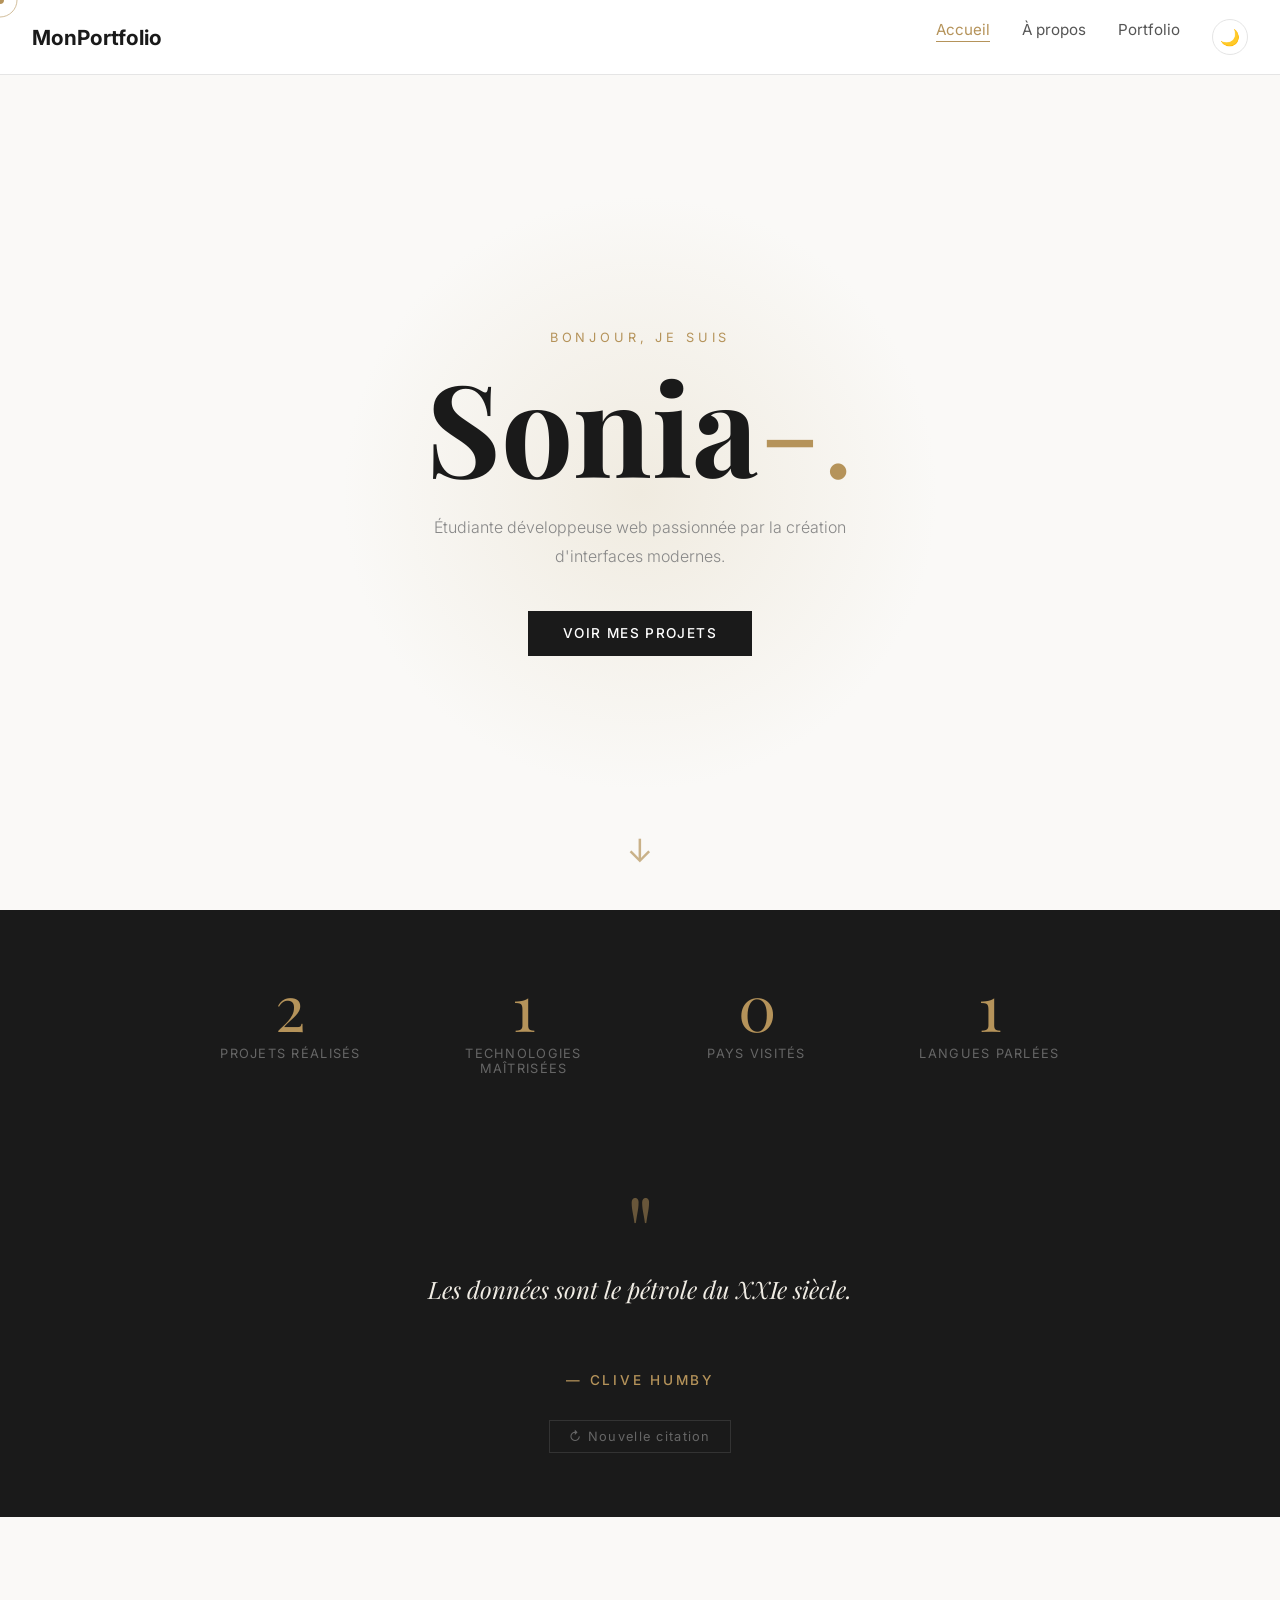
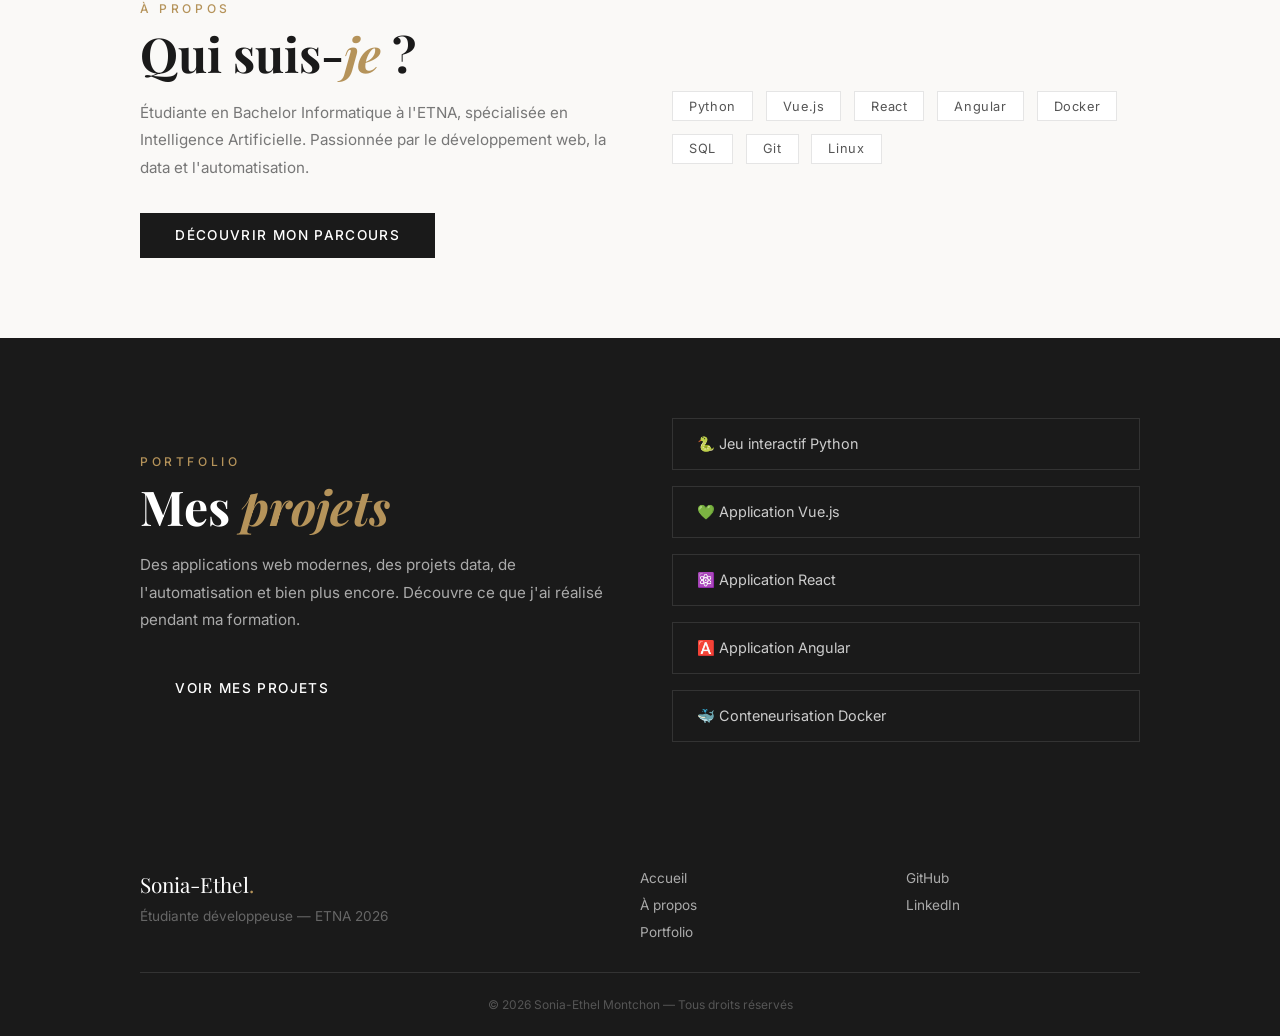
==== commit d08332e3: "amelioration button linkedind github" ====
--- a/index.html
+++ b/index.html
@@ -150,7 +150,8 @@
     <p>© 2026 Sonia-Ethel Montchon — Tous droits réservés</p>
   </div>
 </footer>
+  <button class="scroll-top" id="scrollTop" title="Retour en haut">↑</button>
+
   <script src="js/main.js"></script>
-  <button class="scroll-top" id="scrollTop" title="Retour en haut">↑</button>
 </body>
 </html>
--- a/css/style.css
+++ b/css/style.css
@@ -1521,4 +1521,38 @@
 body.dark .scroll-top:hover {
   background-color: #b5935a;
   color: #fff;
-}+}
+
+/* === ABOUT LINKS === */
+.about-links {
+  display: flex;
+  gap: 1rem;
+  flex-wrap: wrap;
+  margin-top: 0.5rem;
+}
+
+.btn-outline {
+  display: inline-block;
+  padding: 0.9rem 2.2rem;
+  color: #1a1a1a;
+  font-size: 0.85rem;
+  font-weight: 500;
+  letter-spacing: 0.1em;
+  text-transform: uppercase;
+  transition: all 0.3s;
+}
+
+.btn-outline:hover {
+  background-color: #1a1a1a;
+  color: #fff;
+}
+
+body.dark .btn-outline {
+  border-color: #f0ece4;
+  color: #f0ece4;
+}
+
+body.dark .btn-outline:hover {
+  background-color: #f0ece4;
+  color: #1a1a1a;
+}
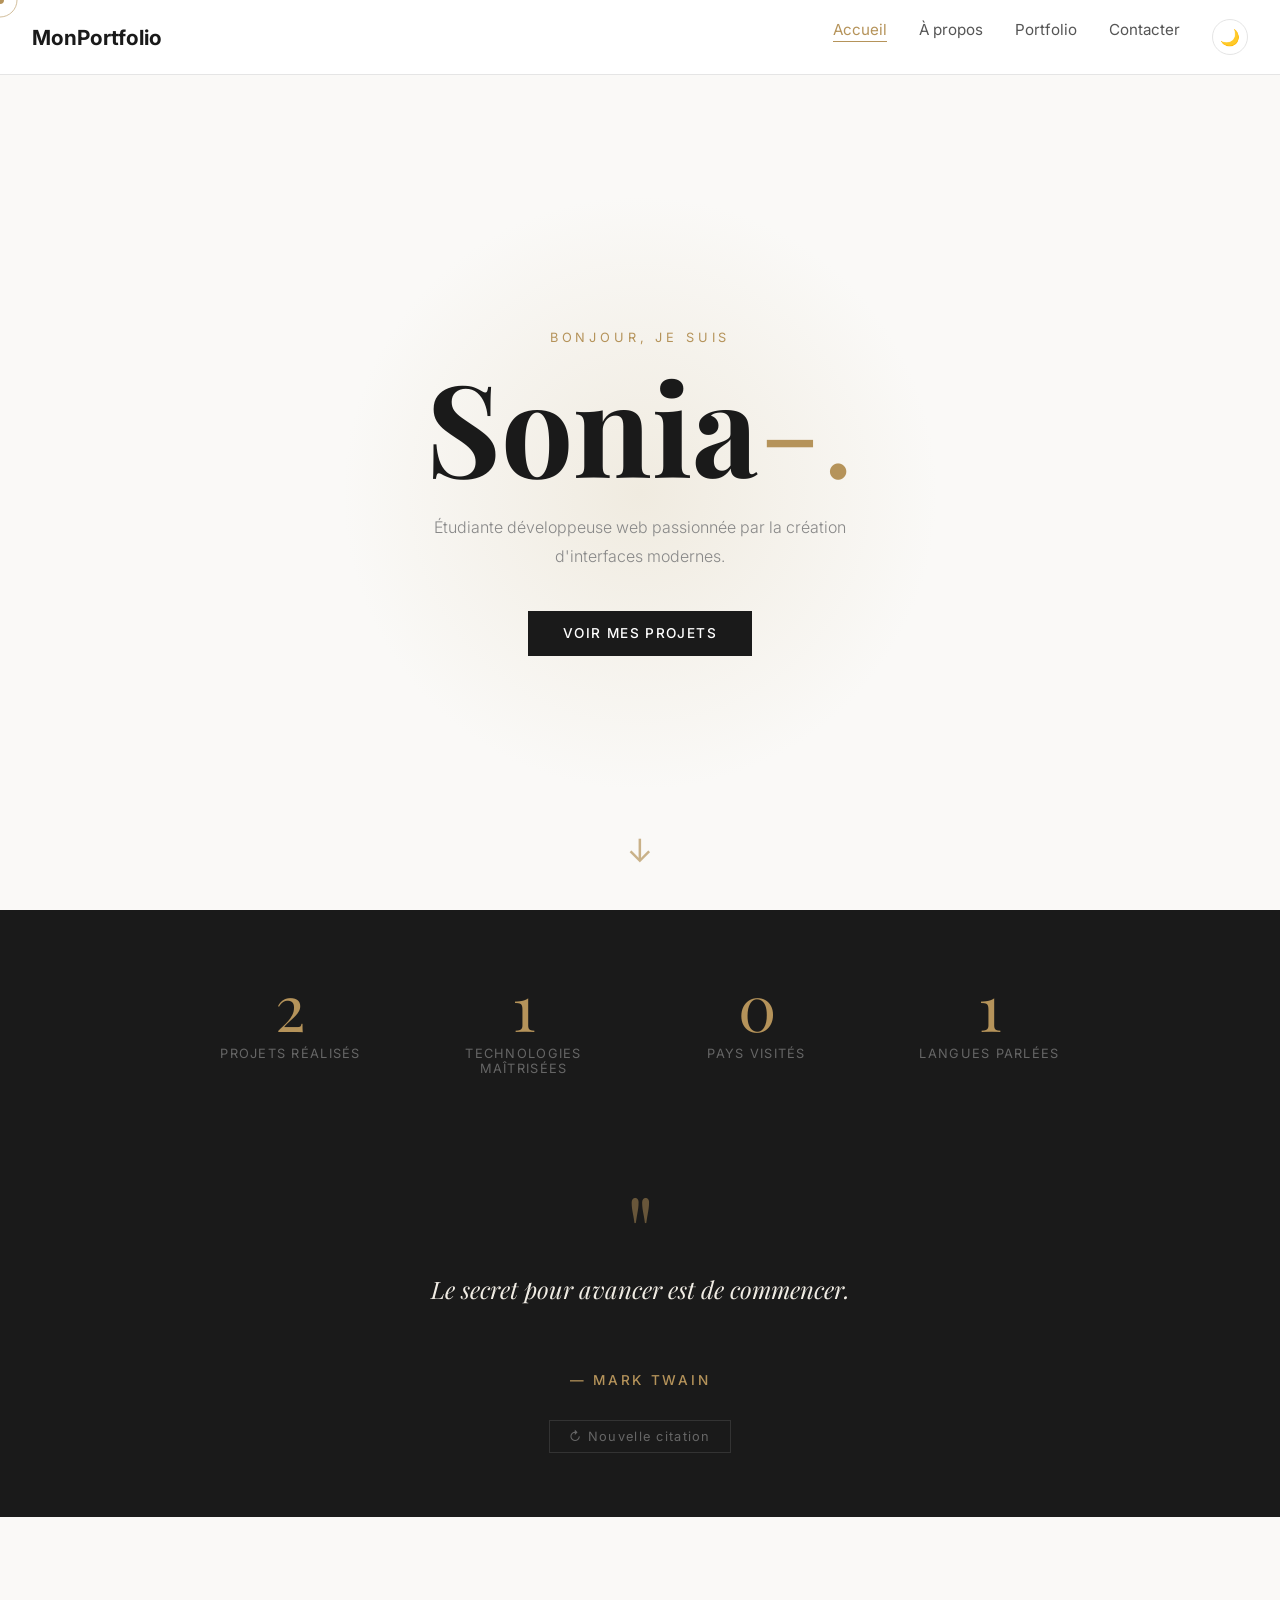
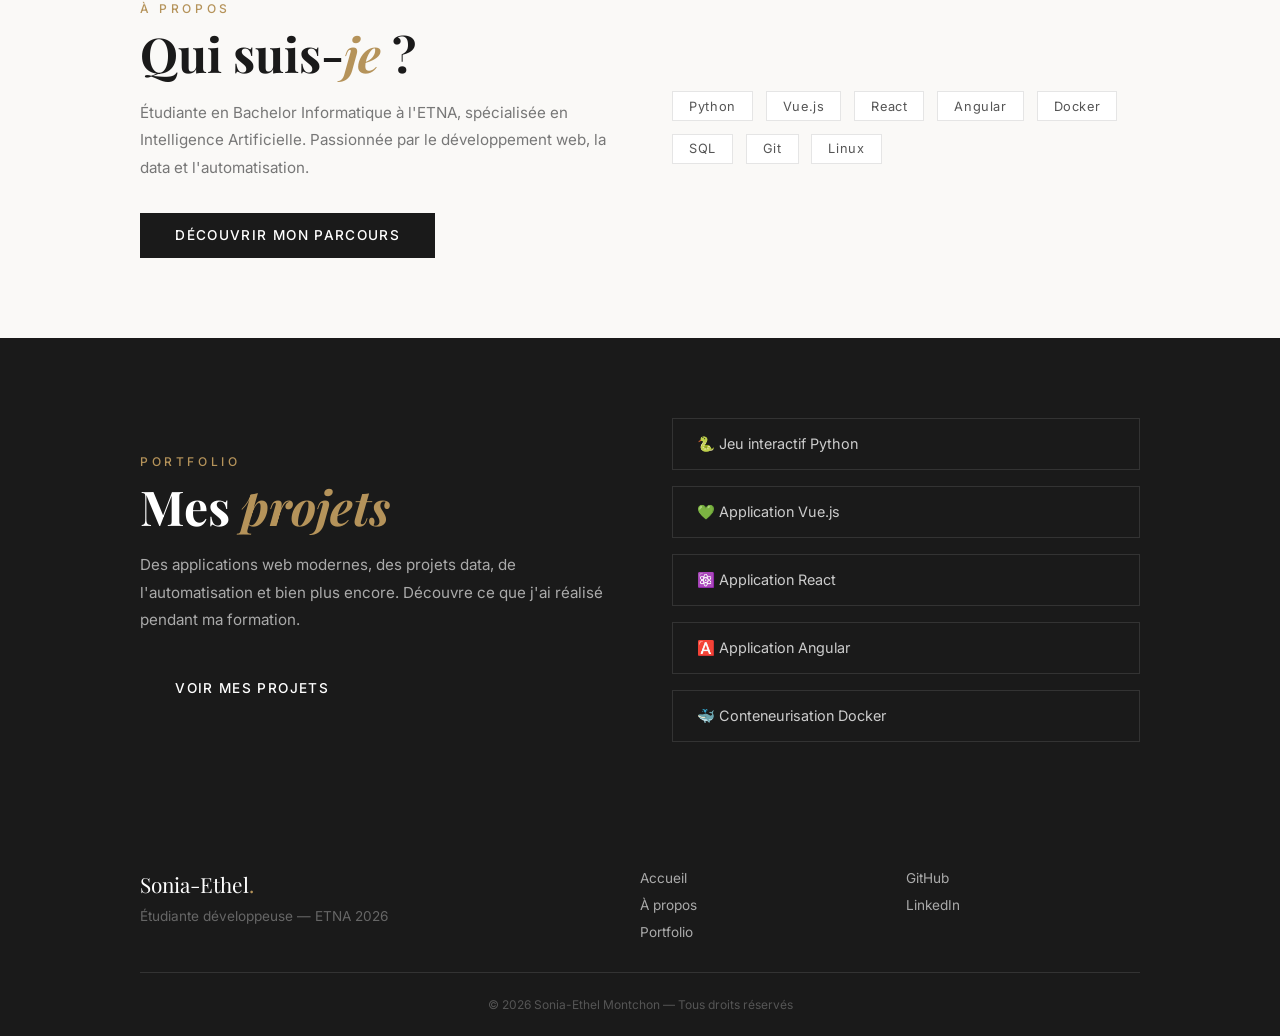
==== commit 15a59f35: "bouton contact" ====
--- a/index.html
+++ b/index.html
@@ -22,6 +22,7 @@
       <li><a href="index.html" class="active">Accueil</a></li>
       <li><a href="about.html">À propos</a></li>
       <li><a href="portfolio.html">Portfolio</a></li>
+        <li><a href="portfolio.html#contact" class="nav-contact">Contacter</a></li>
       <button id="theme-toggle" class="theme-btn">🌙</button>
     </ul>
     <button class="burger-btn" id="burgerBtn">
--- a/css/style.css
+++ b/css/style.css
@@ -1556,3 +1556,7 @@
   background-color: #f0ece4;
   color: #1a1a1a;
 }
+
+
+
+
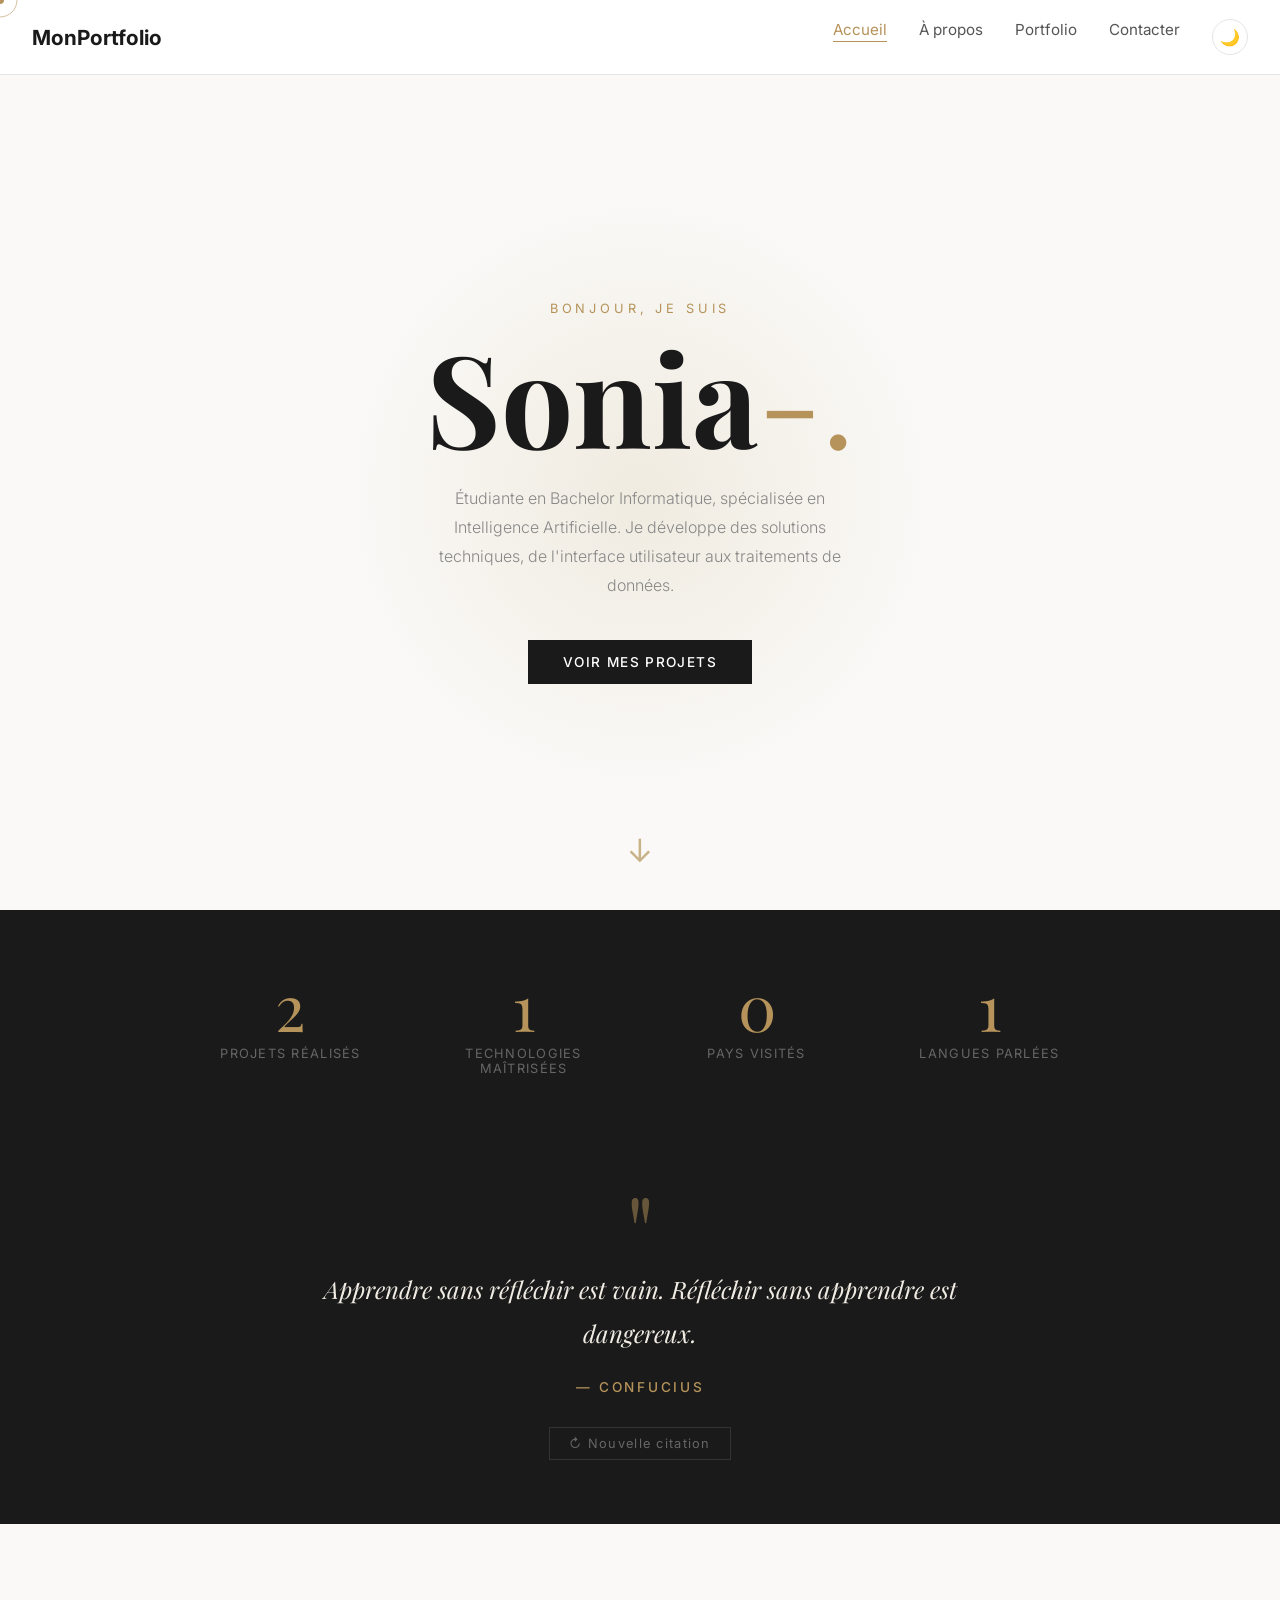
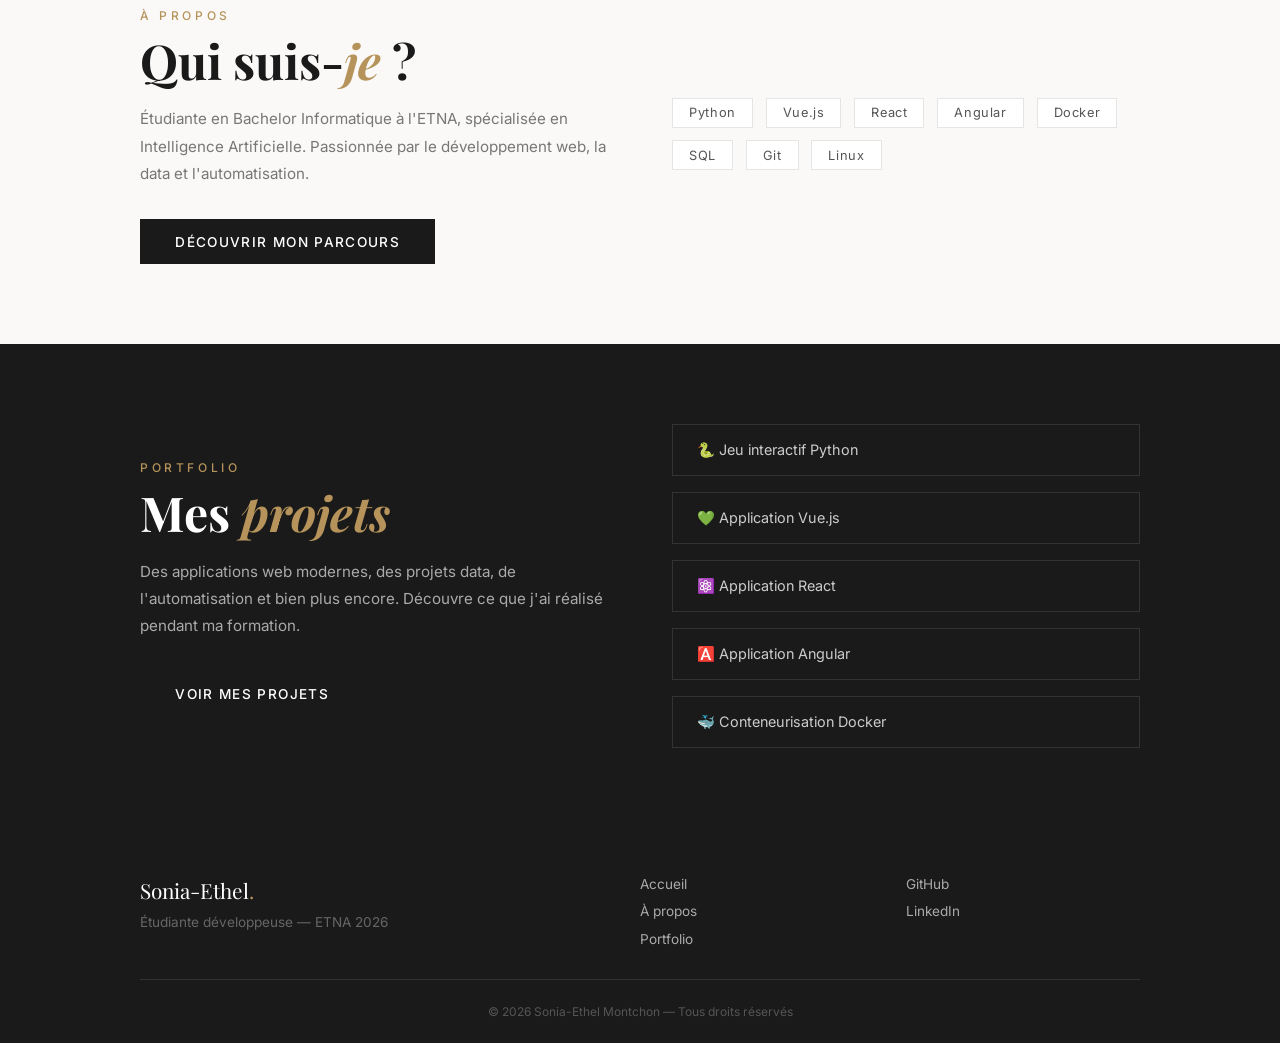
==== commit 61c0e39f: "feat: mise à jours des infos" ====
--- a/index.html
+++ b/index.html
@@ -44,7 +44,7 @@
       <p class="hero-subtitle">Bonjour, je suis</p>
         <h1 class="hero-title"><span id="morphText">Sonia-Ethel</span><em>.</em></h1>
       <p class="hero-description">
-        Étudiante développeuse web passionnée par la création d'interfaces modernes.
+        Étudiante en Bachelor Informatique, spécialisée en Intelligence Artificielle. Je développe des solutions techniques, de l'interface utilisateur aux traitements de données.
       </p>
       <a href="portfolio.html" class="btn">Voir mes projets</a>
     </div>
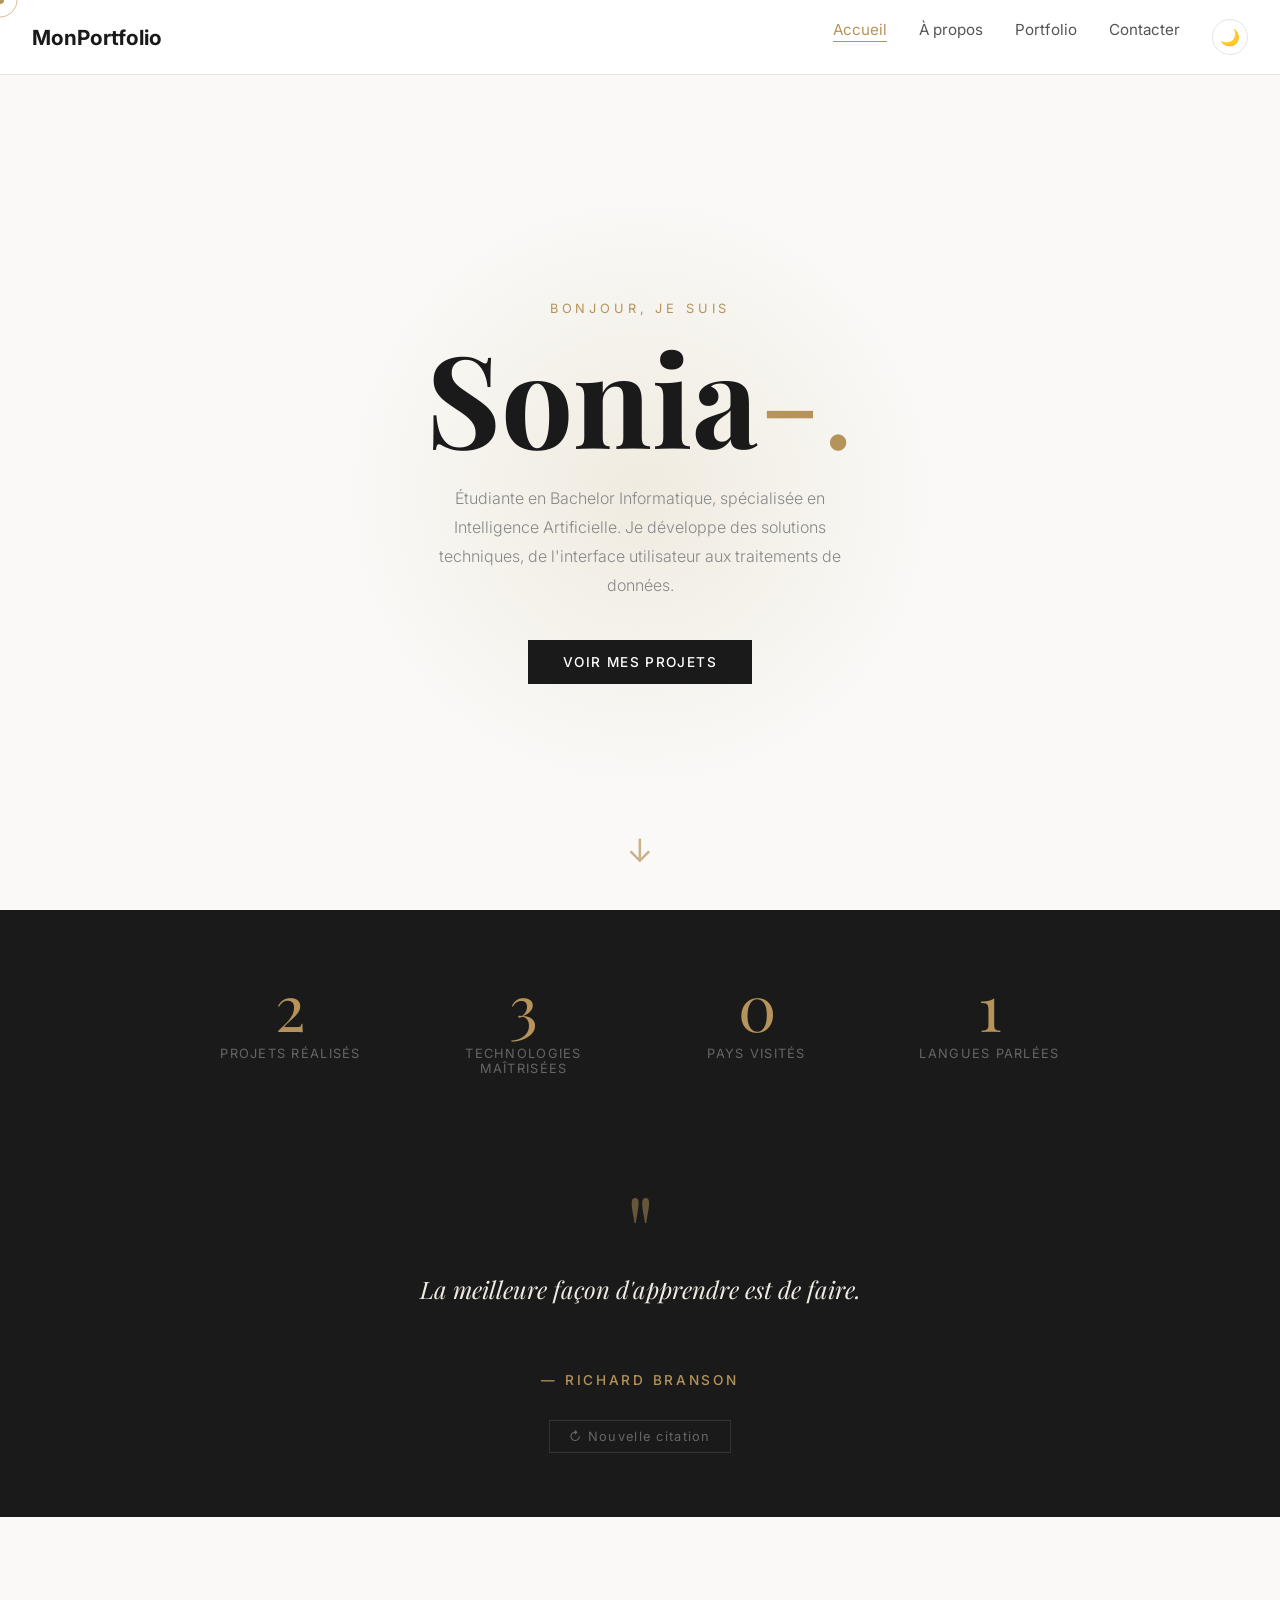
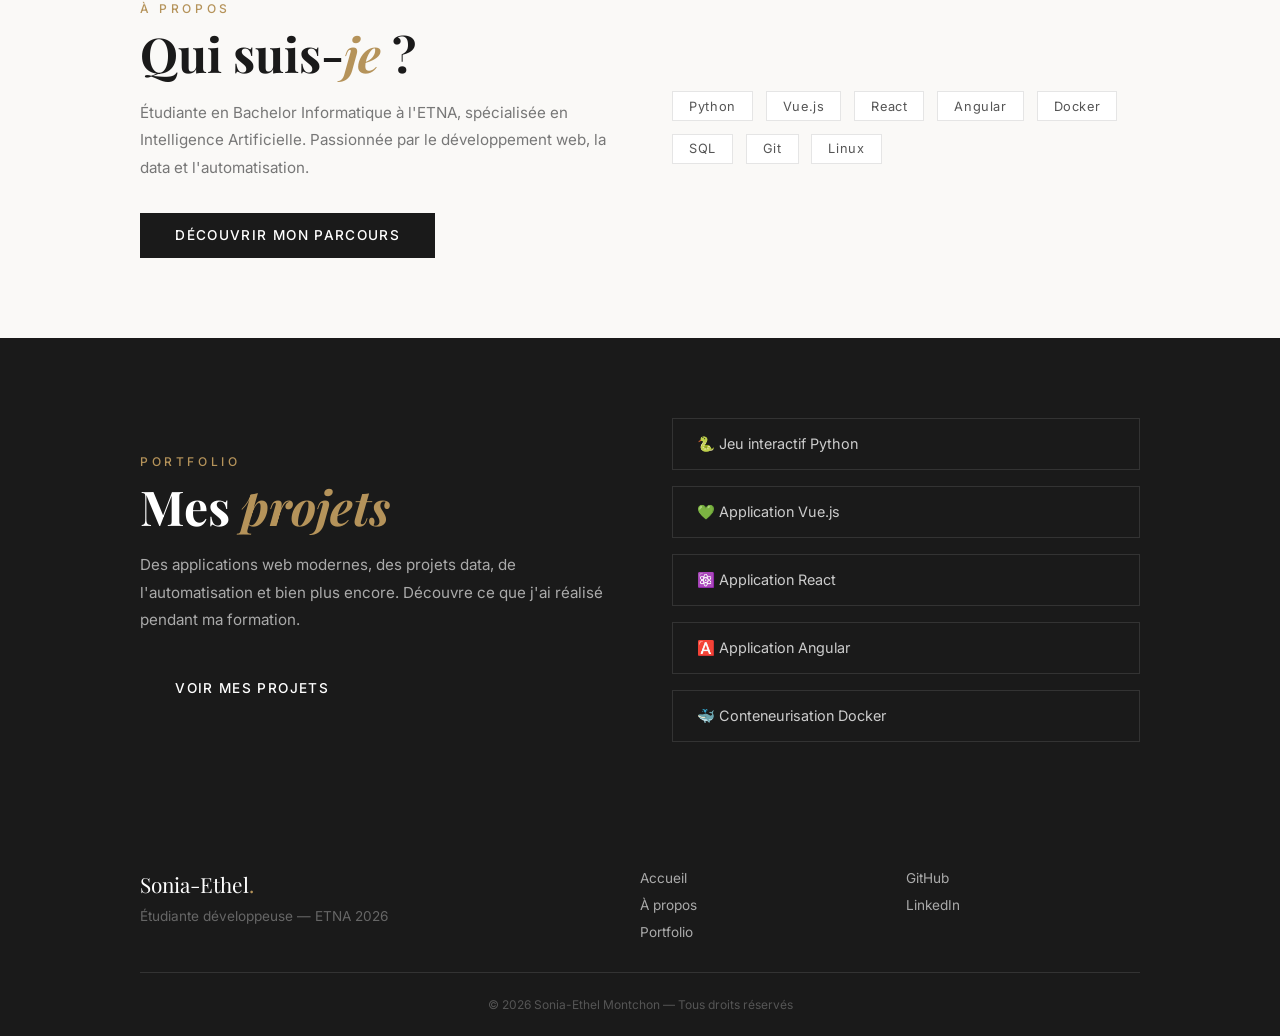
==== commit a8007df4: "feat: mise à jours des infos des photos" ====
--- a/index.html
+++ b/index.html
@@ -60,7 +60,7 @@
       <span class="counter-label">Projets réalisés</span>
     </div>
     <div class="counter-item">
-      <span class="counter-number" data-target="5">0</span>
+      <span class="counter-number" data-target="12">0</span>
       <span class="counter-label">Technologies maîtrisées</span>
     </div>
     <div class="counter-item">
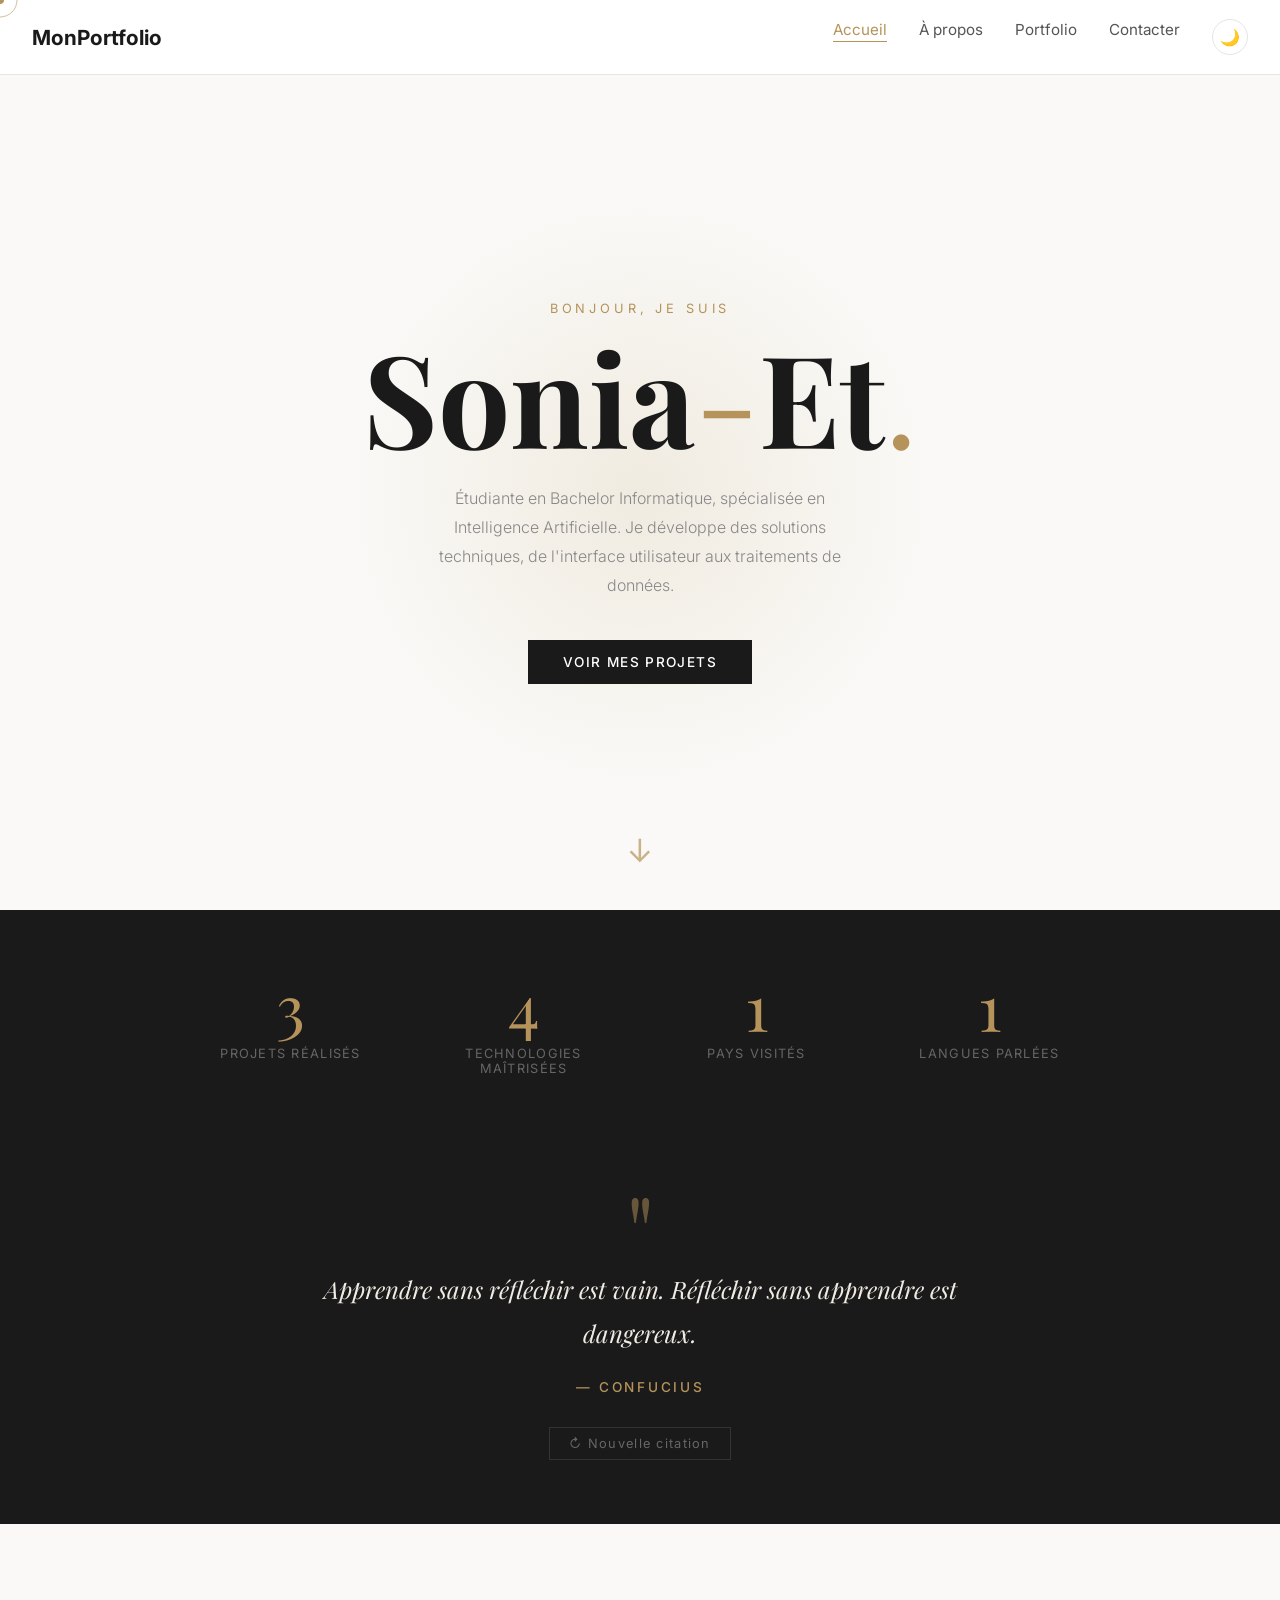
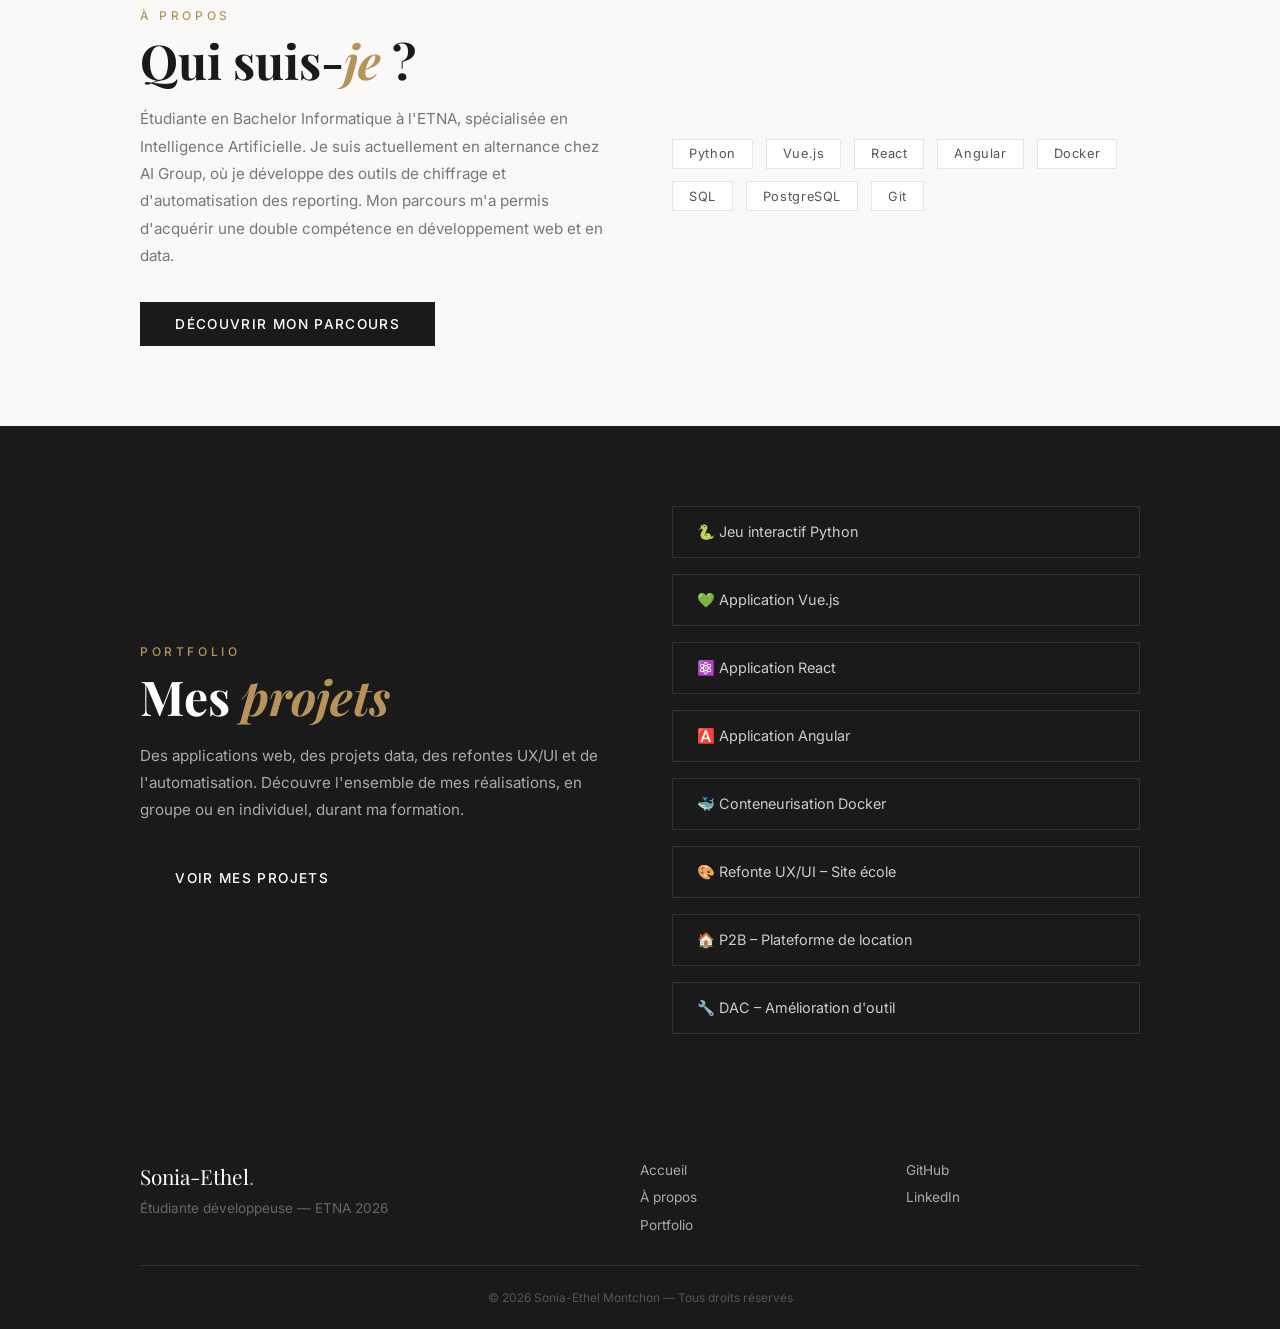
==== commit 1ee21179: "feat: mise à jours des infos des aperçus" ====
--- a/index.html
+++ b/index.html
@@ -84,7 +84,7 @@
   </div>
 </section>
 
-  <!-- APERÇU À PROPOS -->
+<!-- APERÇU À PROPOS -->
 <section class="preview-section reveal">
   <div class="preview-card reveal">
     <div class="preview-text">
@@ -92,7 +92,9 @@
       <h2 class="preview-title">Qui suis-<em>je</em> ?</h2>
       <p class="preview-desc">
         Étudiante en Bachelor Informatique à l'ETNA, spécialisée en Intelligence Artificielle. 
-        Passionnée par le développement web, la data et l'automatisation.
+        Je suis actuellement en alternance chez AI Group, où je développe des outils de chiffrage 
+        et d'automatisation des reporting. Mon parcours m'a permis d'acquérir une double compétence 
+        en développement web et en data.
       </p>
       <a href="about.html" class="btn">Découvrir mon parcours</a>
     </div>
@@ -103,8 +105,8 @@
       <span class="badge">Angular</span>
       <span class="badge">Docker</span>
       <span class="badge">SQL</span>
+      <span class="badge">PostgreSQL</span>
       <span class="badge">Git</span>
-      <span class="badge">Linux</span>
     </div>
   </div>
 </section>
@@ -116,8 +118,8 @@
       <span class="section-label">Portfolio</span>
       <h2 class="preview-title">Mes <em>projets</em></h2>
       <p class="preview-desc">
-        Des applications web modernes, des projets data, de l'automatisation et bien plus encore. 
-        Découvre ce que j'ai réalisé pendant ma formation.
+        Des applications web, des projets data, des refontes UX/UI et de l'automatisation. 
+        Découvre l'ensemble de mes réalisations, en groupe ou en individuel, durant ma formation.
       </p>
       <a href="portfolio.html" class="btn">Voir mes projets</a>
     </div>
@@ -127,6 +129,9 @@
       <div class="preview-project-item">⚛️ Application React</div>
       <div class="preview-project-item">🅰️ Application Angular</div>
       <div class="preview-project-item">🐳 Conteneurisation Docker</div>
+      <div class="preview-project-item">🎨 Refonte UX/UI – Site école</div>
+      <div class="preview-project-item">🏠 P2B – Plateforme de location</div>
+      <div class="preview-project-item">🔧 DAC – Amélioration d'outil</div>
     </div>
   </div>
 </section>
